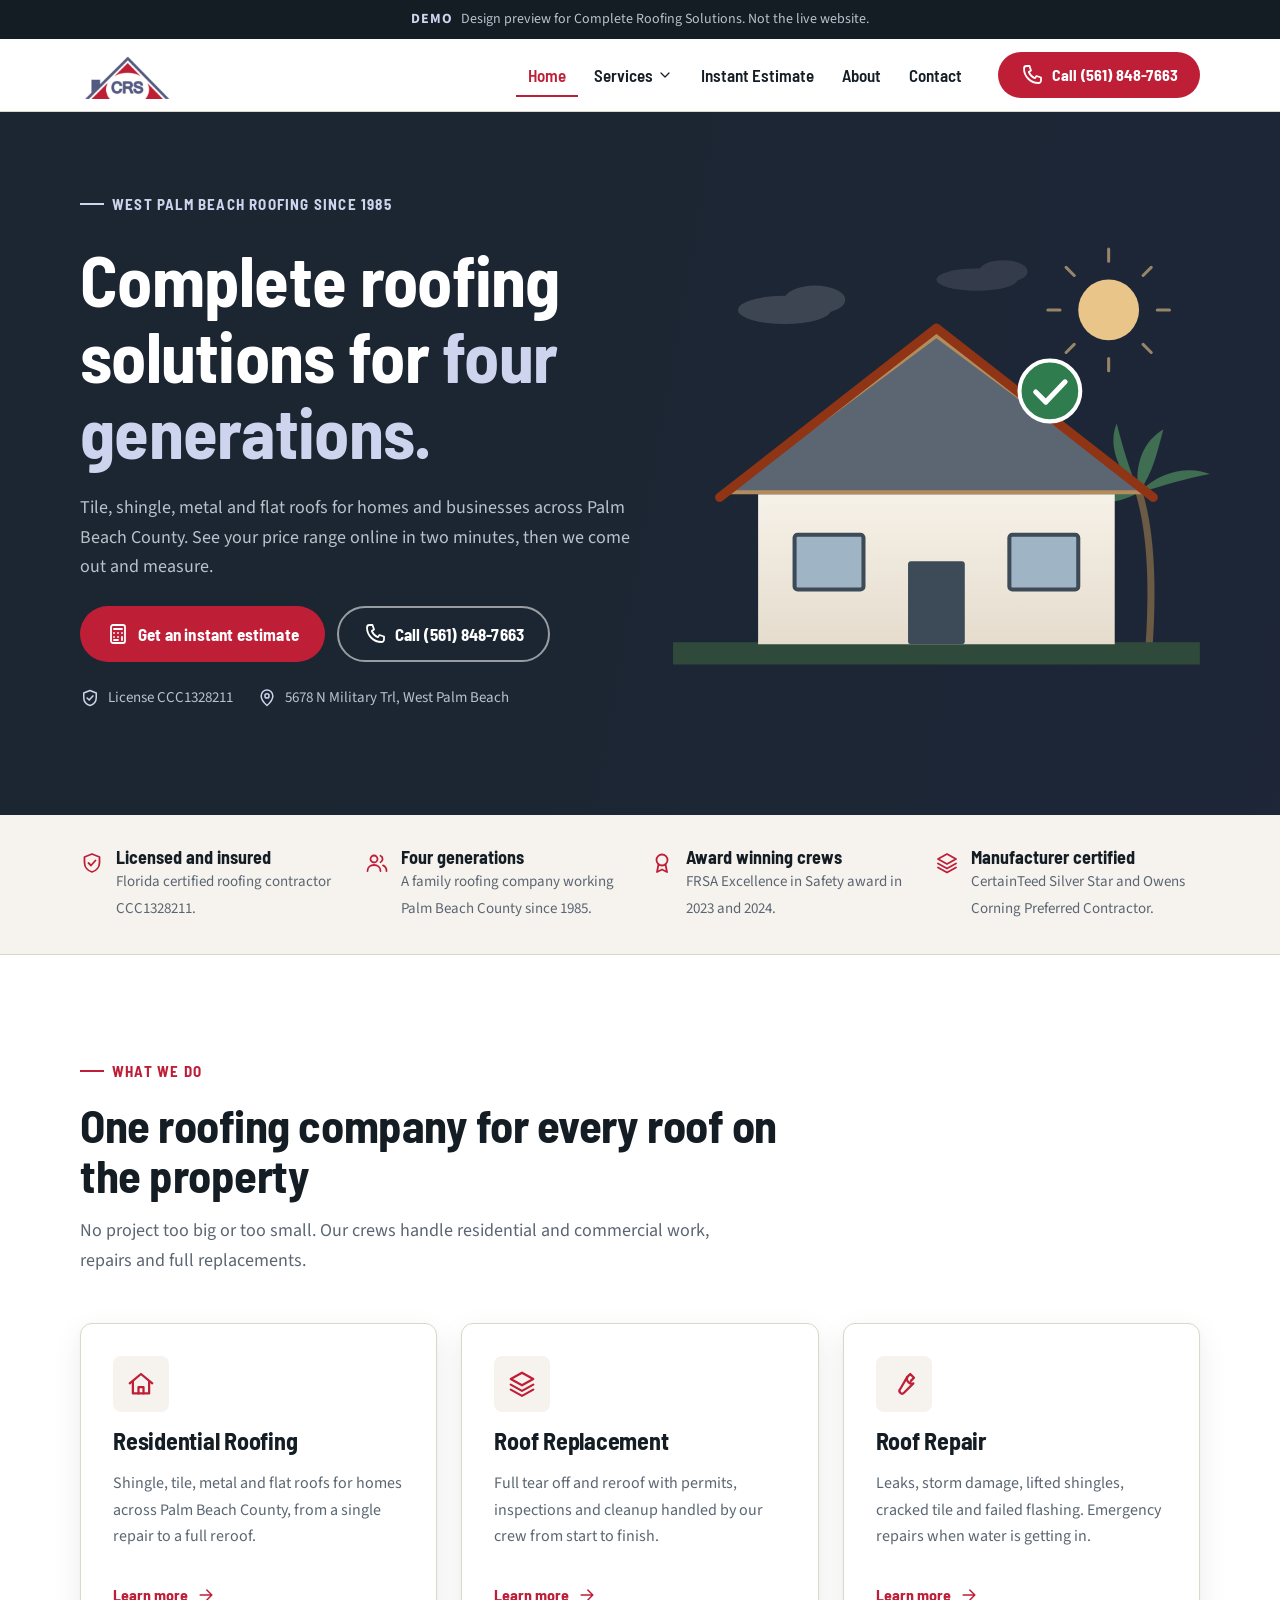
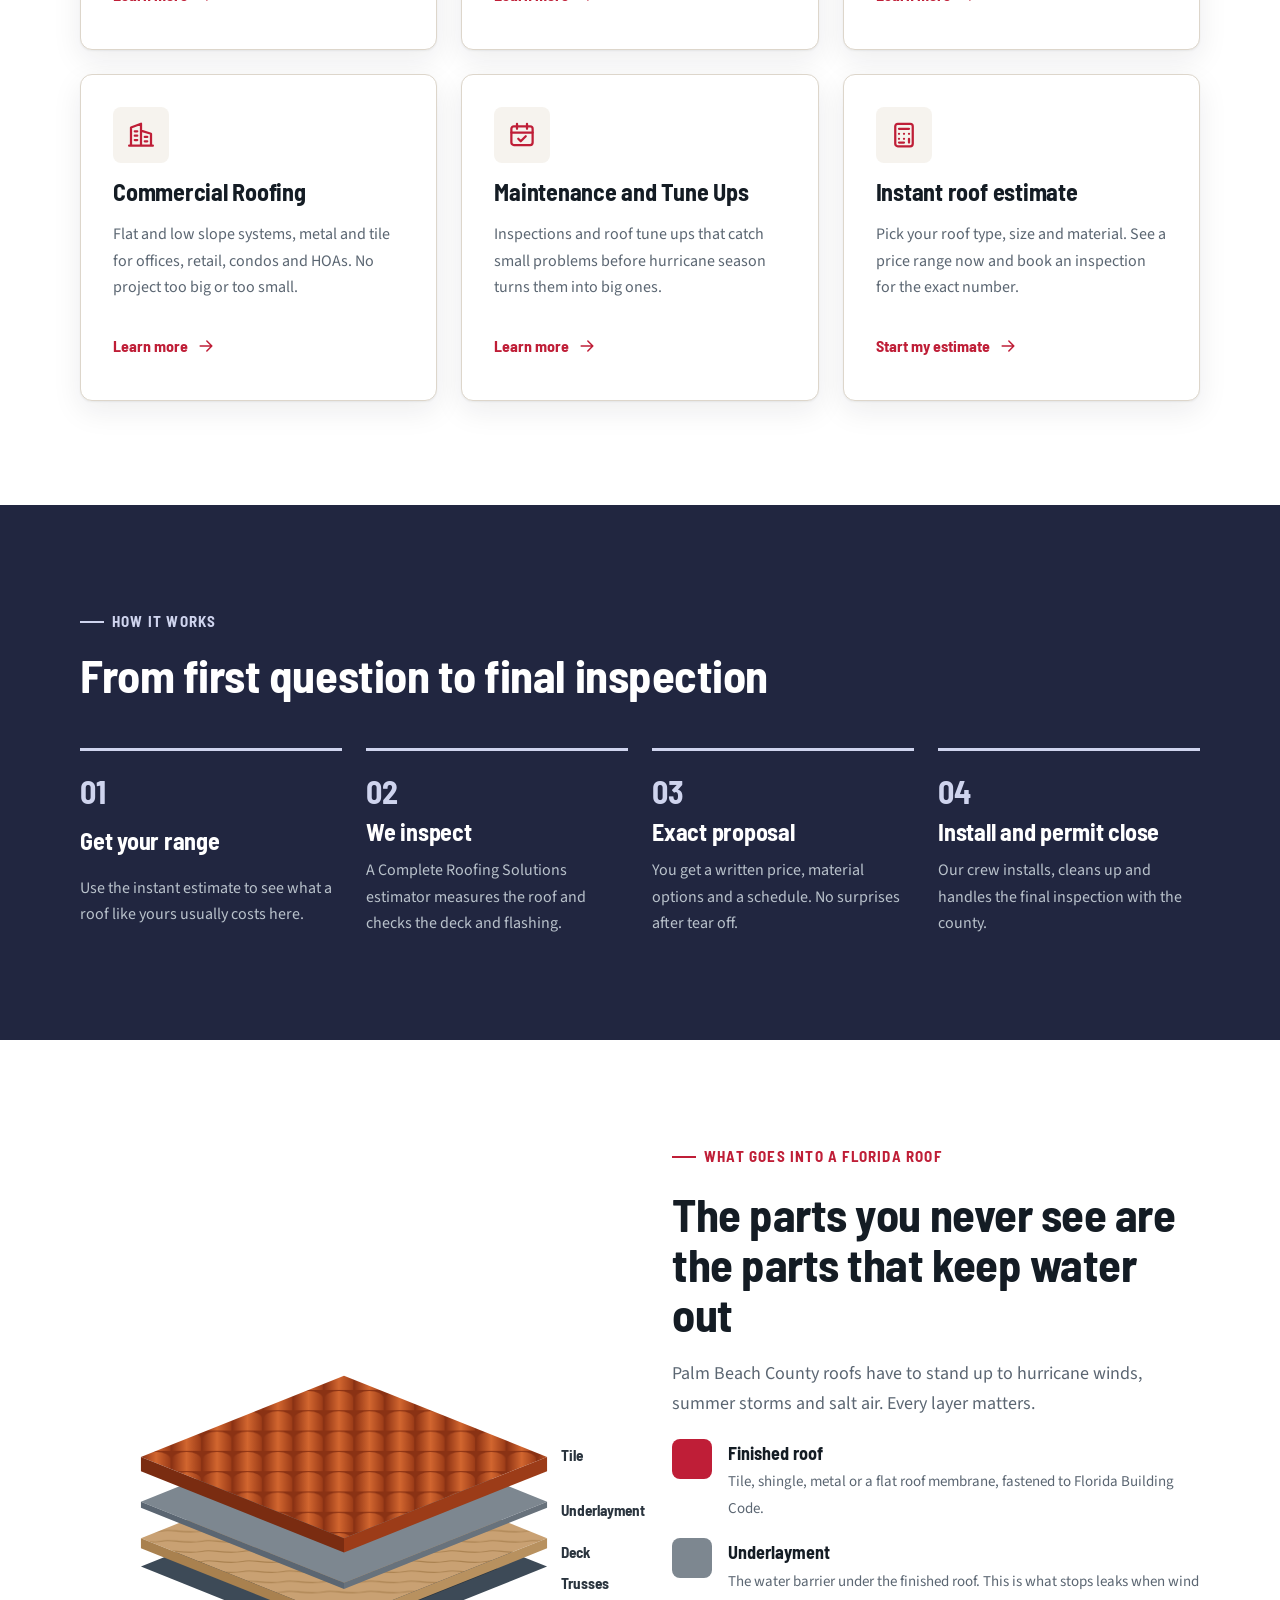
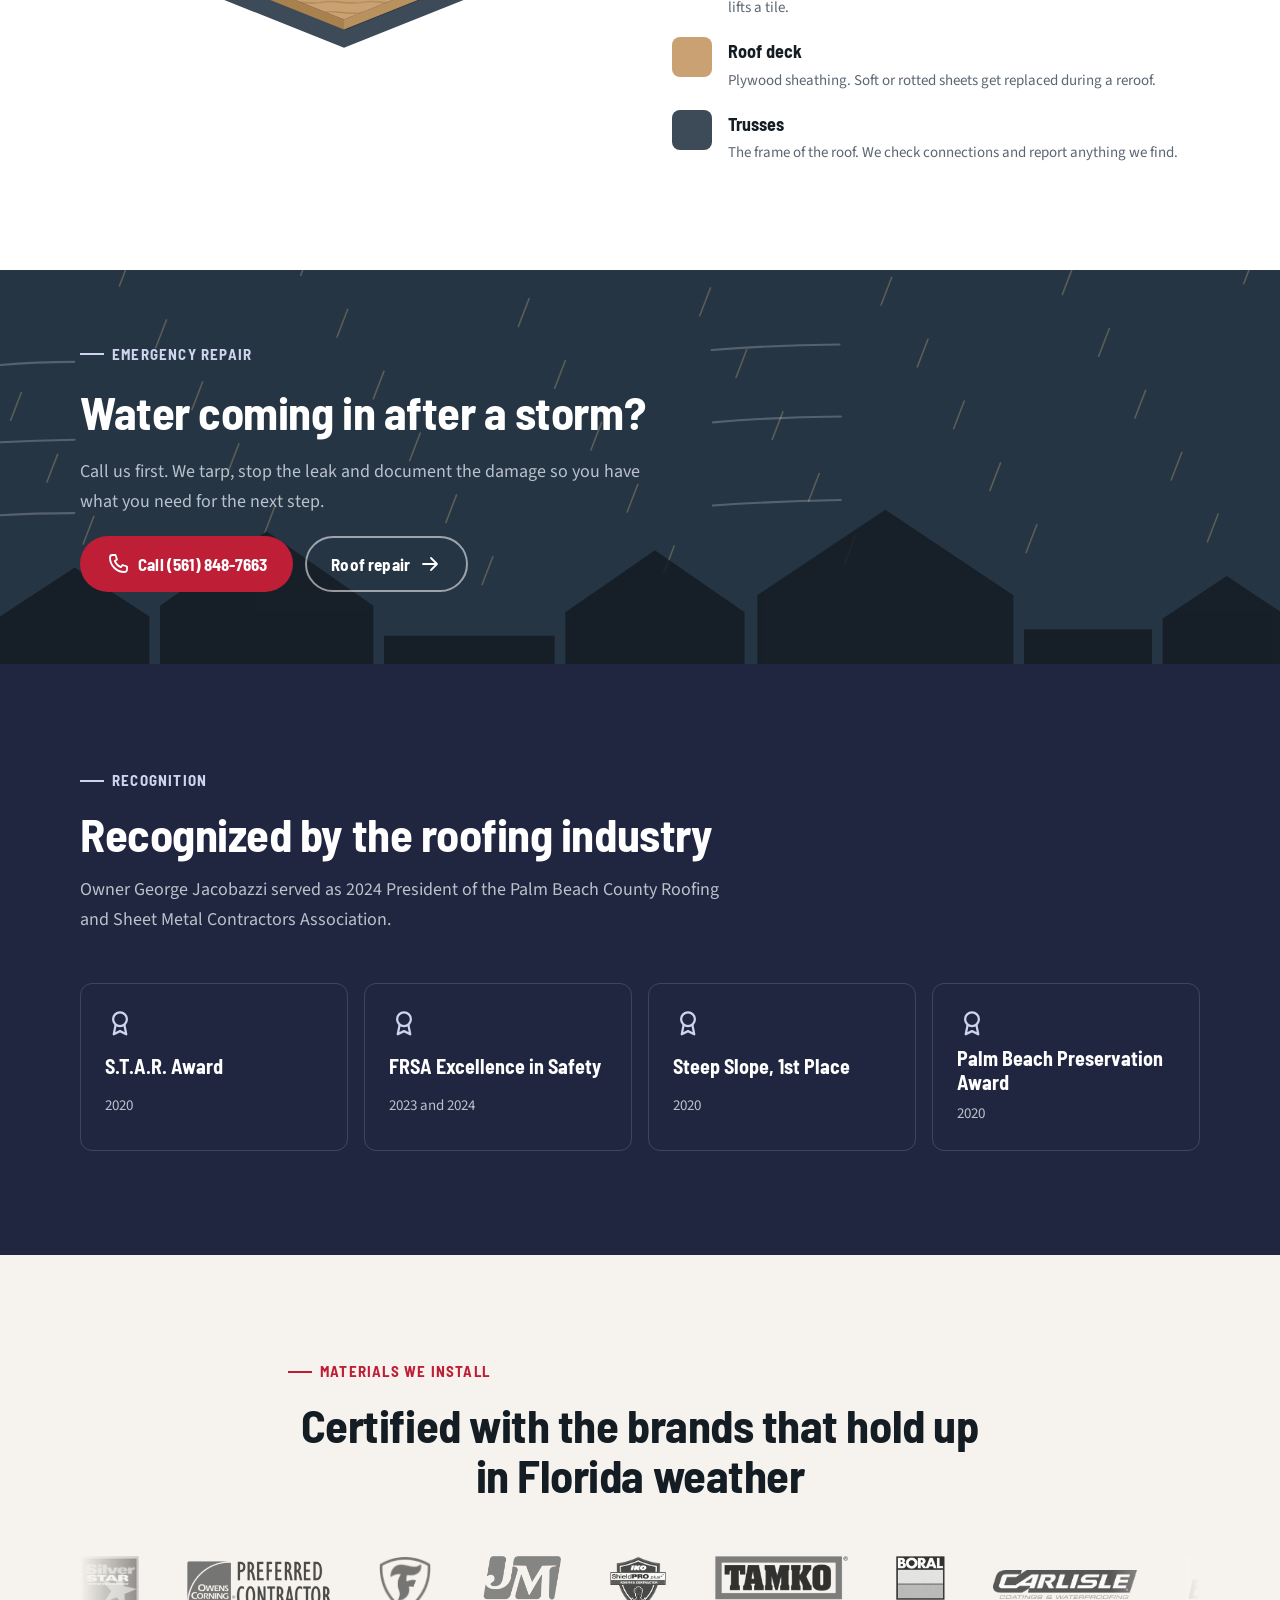
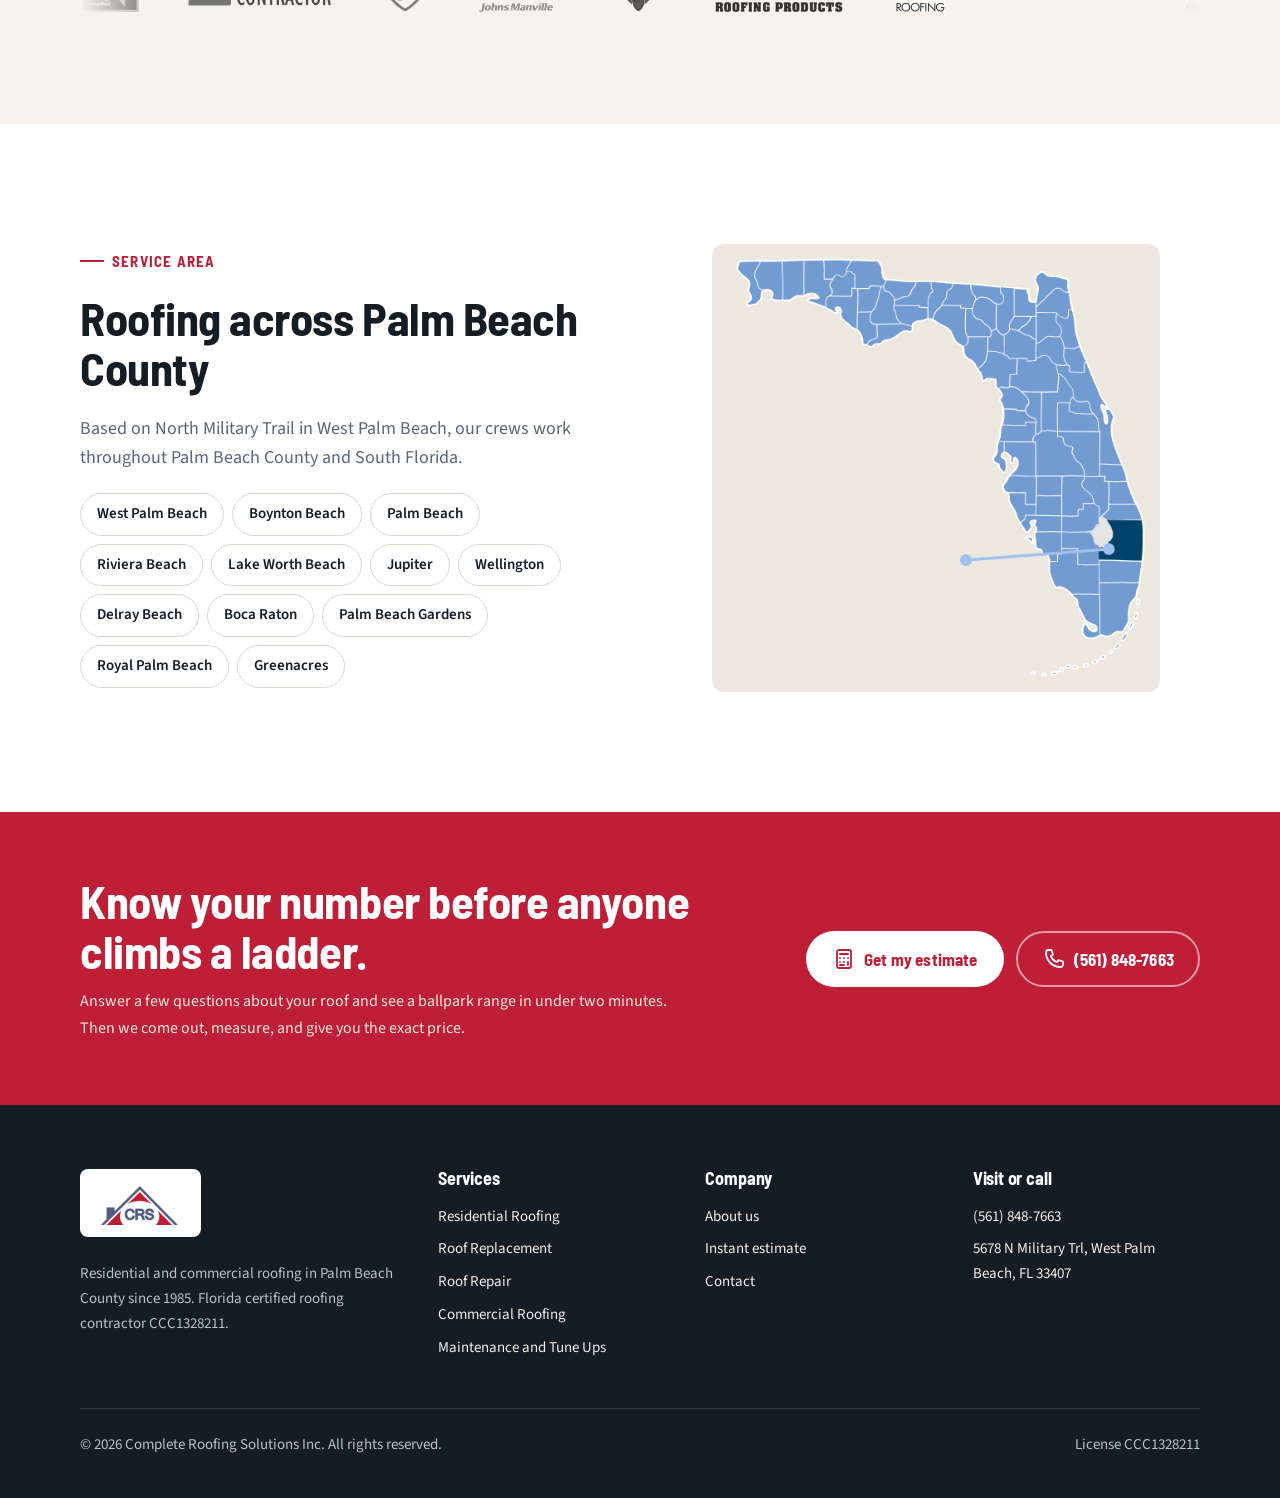
==== index.html @ c3e95e88 "Add Complete Roofing Solutions demo site with self-hosted assets Static demo site for Complete Roofi" ====
<!doctype html>
<html lang="en">
<head>
<meta charset="utf-8">
<meta name="viewport" content="width=device-width, initial-scale=1">
<title>Roofing Contractor in West Palm Beach, FL | Complete Roofing Solutions</title>
<meta name="description" content="Family roofing contractor serving West Palm Beach and Palm Beach County since 1985. Tile, shingle, metal and flat roofs. Get an instant estimate online.">
<meta name="robots" content="noindex,nofollow">
<meta name="theme-color" content="#1b2631">
<meta property="og:type" content="website">
<meta property="og:site_name" content="Complete Roofing Solutions">
<meta property="og:title" content="Roofing Contractor in West Palm Beach, FL | Complete Roofing Solutions">
<meta property="og:description" content="Family roofing contractor serving West Palm Beach and Palm Beach County since 1985. Tile, shingle, metal and flat roofs. Get an instant estimate online.">
<meta property="og:image" content="assets/img/logo.png">
<link rel="icon" href="assets/img/logo.png">
<link rel="preconnect" href="https://fonts.googleapis.com">
<link rel="preconnect" href="https://fonts.gstatic.com" crossorigin>
<link rel="stylesheet" href="https://fonts.googleapis.com/css2?family=Barlow+Semi+Condensed:wght@600;700&family=Source+Sans+3:wght@400;600;700&display=swap">
<link rel="stylesheet" href="assets/css/styles.css">
<script type="application/ld+json">{"@context":"https://schema.org","@type":"RoofingContractor","@id":"https://my-roofer.com/#business","name":"Complete Roofing Solutions Inc.","url":"https://my-roofer.com/","telephone":"+15618487663","logo":"assets/img/logo.png","foundingDate":"1985","slogan":"Providing Roofing Solutions for More Than 4 Generations","address":{"@type":"PostalAddress","streetAddress":"5678 N Military Trl","addressLocality":"West Palm Beach","addressRegion":"FL","postalCode":"33407","addressCountry":"US"},"areaServed":[{"@type":"AdministrativeArea","name":"Palm Beach County"},{"@type":"City","name":"West Palm Beach"},{"@type":"City","name":"Boynton Beach"}],"founder":{"@type":"Person","name":"George Jacobazzi"},"hasCredential":{"@type":"EducationalOccupationalCredential","credentialCategory":"Florida Certified Roofing Contractor","identifier":"CCC1328211"}}</script>
</head>
<body>
<a class="skip-link" href="#main">Skip to content</a>
<div class="demo-banner" role="note"><strong>DEMO</strong><span>Design preview for Complete Roofing Solutions. Not the live website.</span></div>
<header class="site-header"><div class="wrap">
  <a class="brand" href="index.html" aria-label="Complete Roofing Solutions home"><img src="assets/img/logo.png" width="180" height="48" alt="Complete Roofing Solutions logo"></a>
  <nav class="nav" aria-label="Main">
    <ul class="nav-links" id="main-menu"><li class="nav__item"><a href="index.html" aria-current="page">Home</a></li><li class="nav__item nav__item--drop"><button class="nav__toggle" type="button" aria-expanded="false" aria-controls="services-menu">Services <svg class="ico" viewBox="0 0 24 24" aria-hidden="true" focusable="false"><path d="M6 9l6 6 6-6"/></svg></button><ul class="dropdown" id="services-menu"><li><a href="services/residential.html">Residential Roofing</a></li><li><a href="services/roof-replacement.html">Roof Replacement</a></li><li><a href="services/roof-repair.html">Roof Repair</a></li><li><a href="services/commercial.html">Commercial Roofing</a></li><li><a href="services/maintenance.html">Maintenance and Tune Ups</a></li></ul></li><li class="nav__item"><a href="quote.html">Instant Estimate</a></li><li class="nav__item"><a href="about.html">About</a></li><li class="nav__item"><a href="contact.html">Contact</a></li></ul>
    <button class="menu-btn" type="button" aria-expanded="false" aria-controls="main-menu"><svg class="ico" viewBox="0 0 24 24" aria-hidden="true" focusable="false"><path d="M4 7h16M4 12h16M4 17h16"/></svg><span>Menu</span></button>
  </nav>
  <a class="btn btn--primary btn--sm header-cta" href="tel:+15618487663"><svg class="ico" viewBox="0 0 24 24" aria-hidden="true" focusable="false"><path d="M6.5 3h3l1.5 4.5-2.2 1.6a12 12 0 0 0 6.1 6.1l1.6-2.2L21 14.5v3a2.5 2.5 0 0 1-2.5 2.5C10.5 20 4 13.5 4 5.5A2.5 2.5 0 0 1 6.5 3z"/></svg><span><span class="btn__long">Call </span>(561) 848-7663</span></a>
</div></header>
<main id="main">
<section class="hero on-dark" aria-labelledby="hero-title">
  <video class="hero__video" data-src="assets/img/hero.mp4" muted loop playsinline preload="none" aria-hidden="true"></video>
  <div class="wrap">
  <div class="hero__copy">
    <span class="eyebrow">West Palm Beach roofing since 1985</span>
    <h1 id="hero-title">Complete roofing solutions for <em>four generations.</em></h1>
    <p class="lede">Tile, shingle, metal and flat roofs for homes and businesses across Palm Beach County. See your price range online in two minutes, then we come out and measure.</p>
    <div class="btn-row"><a class="btn btn--primary" href="quote.html"><svg class="ico" viewBox="0 0 24 24" aria-hidden="true" focusable="false"><rect x="5" y="3" width="14" height="18" rx="2"/><path d="M8 7h8M8 11h.01M12 11h.01M16 11h.01M8 15h.01M12 15h.01M16 15v3M8 18h4"/></svg>Get an instant estimate</a><a class="btn btn--ghost-inverse" href="tel:+15618487663"><svg class="ico" viewBox="0 0 24 24" aria-hidden="true" focusable="false"><path d="M6.5 3h3l1.5 4.5-2.2 1.6a12 12 0 0 0 6.1 6.1l1.6-2.2L21 14.5v3a2.5 2.5 0 0 1-2.5 2.5C10.5 20 4 13.5 4 5.5A2.5 2.5 0 0 1 6.5 3z"/></svg>Call (561) 848-7663</a></div>
    <ul class="hero__meta"><li><svg class="ico" viewBox="0 0 24 24" aria-hidden="true" focusable="false"><path d="M12 3l7.5 3v5.5c0 4.6-3.2 8.3-7.5 9.5-4.3-1.2-7.5-4.9-7.5-9.5V6z"/><path d="M8.5 12l2.5 2.5 4.5-5"/></svg>License CCC1328211</li><li><svg class="ico" viewBox="0 0 24 24" aria-hidden="true" focusable="false"><path d="M12 21s-7-6.2-7-11.5a7 7 0 0 1 14 0C19 14.8 12 21 12 21z"/><circle cx="12" cy="9.5" r="2.5"/></svg>5678 N Military Trl, West Palm Beach</li></ul>
  </div>
  <svg class="art build" viewBox="0 0 520 420" role="img" aria-label="Illustration of a tile roof being installed row by row on a Florida home">
<defs>
  <linearGradient id="tg" x1="0" y1="0" x2="1" y2="0"><stop offset="0" stop-color="#8f3415"/><stop offset=".45" stop-color="#d2662f"/><stop offset="1" stop-color="#9c3c18"/></linearGradient>
  <pattern id="barrel" width="26" height="32" patternUnits="userSpaceOnUse"><rect width="26" height="32" fill="#7a2c11"/><path d="M1 32V8a12 8 0 0 1 24 0v24z" fill="url(#tg)"/><path d="M1 10h24" stroke="#5e220d" stroke-width="1.5" opacity=".5"/></pattern>
  <clipPath id="roofclip"><path d="M50 252L260 92L470 252z"/></clipPath>
  <linearGradient id="wallg" x1="0" y1="0" x2="0" y2="1"><stop offset="0" stop-color="#f6f1e8"/><stop offset="1" stop-color="#e5dccd"/></linearGradient>
</defs>
<g class="sun"><circle cx="430" cy="70" r="30" fill="#e9c58a"/><g class="sun-rays" stroke="#e9c58a" stroke-width="3" stroke-linecap="round" opacity=".6"><path d="M430 22v-12M430 130v-12M382 70h-12M490 70h-12M396 36l-8-8M472 112l-8-8M464 36l8-8M388 112l8-8"/></g></g>
<g class="cloud" fill="#ffffff" opacity=".14"><ellipse cx="110" cy="70" rx="46" ry="14"/><ellipse cx="140" cy="60" rx="30" ry="14"/></g>
<g class="cloud cloud--b" fill="#ffffff" opacity=".1"><ellipse cx="300" cy="40" rx="40" ry="11"/><ellipse cx="326" cy="32" rx="24" ry="11"/></g>
<g class="palm"><path d="M470 400c4-60 2-110-10-150" stroke="#6b5a44" stroke-width="7" fill="none" stroke-linecap="round"/><g fill="#3f6e52"><path d="M460 250c-30-10-58-4-74 14 26-4 50 0 74-14z"/><path d="M460 250c22-22 50-26 70-18-24 4-46 12-70 18z"/><path d="M460 250c-6-28 6-52 24-62-6 22-10 42-24 62z"/><path d="M460 250c-24-24-30-50-22-68 6 24 12 44 22 68z"/></g></g>
<rect x="0" y="398" width="520" height="22" fill="#2f4a3a"/>
<path d="M84 252h352v148H84z" fill="url(#wallg)"/>
<rect x="232" y="318" width="56" height="82" rx="3" fill="#3d4a57"/>
<g fill="#9fb4c4" stroke="#3d4a57" stroke-width="4"><rect x="120" y="292" width="68" height="54" rx="3"/><rect x="332" y="292" width="68" height="54" rx="3"/></g>
<path class="deck" d="M50 252L260 92L470 252z" fill="#b48b5c"/>
<path class="under" d="M58 248L260 98L462 248z" fill="#5b6672"/>
<g clip-path="url(#roofclip)">
  <rect class="row r1" x="40" y="220" width="440" height="34" fill="url(#barrel)"/>
  <rect class="row r2" x="40" y="188" width="440" height="34" fill="url(#barrel)"/>
  <rect class="row r3" x="40" y="156" width="440" height="34" fill="url(#barrel)"/>
  <rect class="row r4" x="40" y="124" width="440" height="34" fill="url(#barrel)"/>
  <rect class="row r5" x="40" y="88" width="440" height="38" fill="url(#barrel)"/>
</g>
<path class="ridge" d="M46 255L260 88L474 255" fill="none" stroke="#8f3415" stroke-width="9" stroke-linejoin="round" stroke-linecap="round"/>
<g class="seal"><circle cx="372" cy="150" r="30" fill="#2f7d4f" stroke="#ffffff" stroke-width="4"/><path d="M358 151l10 10 19-20" stroke="#fff" stroke-width="5" fill="none" stroke-linecap="round" stroke-linejoin="round"/></g>
</svg>
</div></section>
<section class="trust" aria-label="Why property owners call us"><div class="wrap"><ul class="trust__list"><li class="trust__item"><svg class="ico" viewBox="0 0 24 24" aria-hidden="true" focusable="false"><path d="M12 3l7.5 3v5.5c0 4.6-3.2 8.3-7.5 9.5-4.3-1.2-7.5-4.9-7.5-9.5V6z"/><path d="M8.5 12l2.5 2.5 4.5-5"/></svg><div><strong>Licensed and insured</strong><span>Florida certified roofing contractor CCC1328211.</span></div></li><li class="trust__item"><svg class="ico" viewBox="0 0 24 24" aria-hidden="true" focusable="false"><circle cx="9" cy="8" r="3.5"/><path d="M2.5 20c0-3.6 2.9-6 6.5-6s6.5 2.4 6.5 6"/><path d="M15.5 4.8a3.5 3.5 0 0 1 0 6.4M18 14.4c2.1.8 3.5 2.8 3.5 5.6"/></svg><div><strong>Four generations</strong><span>A family roofing company working Palm Beach County since 1985.</span></div></li><li class="trust__item"><svg class="ico" viewBox="0 0 24 24" aria-hidden="true" focusable="false"><circle cx="12" cy="9" r="5.5"/><path d="M8.5 13.5L7 21l5-2.5 5 2.5-1.5-7.5"/></svg><div><strong>Award winning crews</strong><span>FRSA Excellence in Safety award in 2023 and 2024.</span></div></li><li class="trust__item"><svg class="ico" viewBox="0 0 24 24" aria-hidden="true" focusable="false"><path d="M12 3l9 5-9 5-9-5z"/><path d="M3 12.5l9 5 9-5M3 16.5l9 5 9-5"/></svg><div><strong>Manufacturer certified</strong><span>CertainTeed Silver Star and Owens Corning Preferred Contractor.</span></div></li></ul></div></section>
<section class="section" aria-labelledby="svc-title"><div class="wrap">
  <div class="section-head"><span class="eyebrow">What we do</span><h2 id="svc-title">One roofing company for every roof on the property</h2><p class="lede">No project too big or too small. Our crews handle residential and commercial work, repairs and full replacements.</p></div>
  <div class="grid grid--3"><article class="card reveal"><div class="card__icon"><svg class="ico" viewBox="0 0 24 24" aria-hidden="true" focusable="false"><path d="M3 11.5L12 4l9 7.5"/><path d="M5.5 10v9.5h13V10"/><path d="M10 19.5v-5h4v5"/></svg></div><h3>Residential Roofing</h3><p>Shingle, tile, metal and flat roofs for homes across Palm Beach County, from a single repair to a full reroof.</p><div class="card__foot"><a class="link-arrow" href="services/residential.html">Learn more<svg class="ico" viewBox="0 0 24 24" aria-hidden="true" focusable="false"><path d="M5 12h14M13 6l6 6-6 6"/></svg></a></div></article><article class="card reveal"><div class="card__icon"><svg class="ico" viewBox="0 0 24 24" aria-hidden="true" focusable="false"><path d="M12 3l9 5-9 5-9-5z"/><path d="M3 12.5l9 5 9-5M3 16.5l9 5 9-5"/></svg></div><h3>Roof Replacement</h3><p>Full tear off and reroof with permits, inspections and cleanup handled by our crew from start to finish.</p><div class="card__foot"><a class="link-arrow" href="services/roof-replacement.html">Learn more<svg class="ico" viewBox="0 0 24 24" aria-hidden="true" focusable="false"><path d="M5 12h14M13 6l6 6-6 6"/></svg></a></div></article><article class="card reveal"><div class="card__icon"><svg class="ico" viewBox="0 0 24 24" aria-hidden="true" focusable="false"><path d="M14.5 6.5a4 4 0 0 0 5 5L12 19a2.1 2.1 0 0 1-3-3z"/><path d="M14.5 6.5L17 4l3 3-2.5 2.5"/></svg></div><h3>Roof Repair</h3><p>Leaks, storm damage, lifted shingles, cracked tile and failed flashing. Emergency repairs when water is getting in.</p><div class="card__foot"><a class="link-arrow" href="services/roof-repair.html">Learn more<svg class="ico" viewBox="0 0 24 24" aria-hidden="true" focusable="false"><path d="M5 12h14M13 6l6 6-6 6"/></svg></a></div></article><article class="card reveal"><div class="card__icon"><svg class="ico" viewBox="0 0 24 24" aria-hidden="true" focusable="false"><path d="M4 20.5V6l8-3v17.5M12 8.5l8 2.5v9.5M2.5 20.5h19"/><path d="M7 9h2M7 12.5h2M7 16h2M15 13.5h2M15 17h2"/></svg></div><h3>Commercial Roofing</h3><p>Flat and low slope systems, metal and tile for offices, retail, condos and HOAs. No project too big or too small.</p><div class="card__foot"><a class="link-arrow" href="services/commercial.html">Learn more<svg class="ico" viewBox="0 0 24 24" aria-hidden="true" focusable="false"><path d="M5 12h14M13 6l6 6-6 6"/></svg></a></div></article><article class="card reveal"><div class="card__icon"><svg class="ico" viewBox="0 0 24 24" aria-hidden="true" focusable="false"><rect x="3.5" y="5" width="17" height="15" rx="2"/><path d="M3.5 10h17M8 3v4M16 3v4M9 15l2 2 4-4"/></svg></div><h3>Maintenance and Tune Ups</h3><p>Inspections and roof tune ups that catch small problems before hurricane season turns them into big ones.</p><div class="card__foot"><a class="link-arrow" href="services/maintenance.html">Learn more<svg class="ico" viewBox="0 0 24 24" aria-hidden="true" focusable="false"><path d="M5 12h14M13 6l6 6-6 6"/></svg></a></div></article><article class="card reveal"><div class="card__icon"><svg class="ico" viewBox="0 0 24 24" aria-hidden="true" focusable="false"><rect x="5" y="3" width="14" height="18" rx="2"/><path d="M8 7h8M8 11h.01M12 11h.01M16 11h.01M8 15h.01M12 15h.01M16 15v3M8 18h4"/></svg></div><h3>Instant roof estimate</h3><p>Pick your roof type, size and material. See a price range now and book an inspection for the exact number.</p><div class="card__foot"><a class="link-arrow" href="quote.html">Start my estimate<svg class="ico" viewBox="0 0 24 24" aria-hidden="true" focusable="false"><path d="M5 12h14M13 6l6 6-6 6"/></svg></a></div></article></div>
</div></section>
<section class="section section--dark" aria-labelledby="how-title"><div class="wrap">
  <div class="section-head"><span class="eyebrow">How it works</span><h2 id="how-title">From first question to final inspection</h2></div>
  <ol class="steps">
    <li class="step reveal"><h3>Get your range</h3><p>Use the instant estimate to see what a roof like yours usually costs here.</p></li>
    <li class="step reveal"><h3>We inspect</h3><p>A Complete Roofing Solutions estimator measures the roof and checks the deck and flashing.</p></li>
    <li class="step reveal"><h3>Exact proposal</h3><p>You get a written price, material options and a schedule. No surprises after tear off.</p></li>
    <li class="step reveal"><h3>Install and permit close</h3><p>Our crew installs, cleans up and handles the final inspection with the county.</p></li>
  </ol>
</div></section>
<section class="section" aria-labelledby="layers-title"><div class="wrap layers-wrap">
  <svg class="art layers-svg" viewBox="0 0 520 380" role="img" aria-label="Exploded cross section of a roof showing tile, underlayment, deck and trusses">
<defs>
  <linearGradient id="lt" x1="0" y1="0" x2="1" y2="0"><stop offset="0" stop-color="#8f3415"/><stop offset=".5" stop-color="#d2662f"/><stop offset="1" stop-color="#9c3c18"/></linearGradient>
  <pattern id="ltile" width="30" height="20" patternUnits="userSpaceOnUse"><rect width="30" height="20" fill="#8a3214"/><path d="M1 20V8a14 7 0 0 1 28 0v12z" fill="url(#lt)"/></pattern>
  <pattern id="wood" width="40" height="10" patternUnits="userSpaceOnUse"><rect width="40" height="10" fill="#c9a173"/><path d="M0 5c10-3 20 3 40 0" stroke="#a9814f" stroke-width="1" fill="none"/></pattern>
</defs>
<g class="ly ly4"><path d="M60 300l200-80 200 80-200 80z" fill="#3d4a57"/><g stroke="#2a343e" stroke-width="5"><path d="M110 300l150-60M160 320l150-60M210 340l150-60M260 360l150-60"/></g></g>
<g class="ly ly3"><path d="M60 282l200-80 200 80-200 80z" fill="url(#wood)"/><path d="M60 282l200 80v10L60 292z" fill="#a9814f"/><path d="M460 282l-200 80v10l200-80z" fill="#b8915f"/></g>
<g class="ly ly2"><path d="M60 266l200-80 200 80-200 80z" fill="#7d8790"/><path d="M60 266l200 80v6L60 272z" fill="#5b6672"/><path d="M460 266l-200 80v6l200-80z" fill="#68727c"/></g>
<g class="ly ly1"><path d="M60 246l200-80 200 80-200 80z" fill="url(#ltile)"/><path d="M60 246l200 80v14L60 260z" fill="#7a2c11"/><path d="M460 246l-200 80v14l200-80z" fill="#9c3c18"/></g>
<g class="tag" font-family="Barlow Semi Condensed, sans-serif" font-weight="700" font-size="15" fill="#2a343e">
  <text x="474" y="196">Tile</text><text x="474" y="250">Underlayment</text><text x="474" y="292">Deck</text><text x="474" y="322">Trusses</text>
</g>
</svg>
  <div class="split__copy">
    <span class="eyebrow">What goes into a Florida roof</span>
    <h2 id="layers-title">The parts you never see are the parts that keep water out</h2>
    <p class="lede">Palm Beach County roofs have to stand up to hurricane winds, summer storms and salt air. Every layer matters.</p>
    <ul class="layer-list">
      <li><span class="swatch sw-1"></span><div><strong>Finished roof</strong><span>Tile, shingle, metal or a flat roof membrane, fastened to Florida Building Code.</span></div></li>
      <li><span class="swatch sw-2"></span><div><strong>Underlayment</strong><span>The water barrier under the finished roof. This is what stops leaks when wind lifts a tile.</span></div></li>
      <li><span class="swatch sw-4"></span><div><strong>Roof deck</strong><span>Plywood sheathing. Soft or rotted sheets get replaced during a reroof.</span></div></li>
      <li><span class="swatch sw-3"></span><div><strong>Trusses</strong><span>The frame of the roof. We check connections and report anything we find.</span></div></li>
    </ul>
  </div>
</div></section>
<section class="storm on-dark" aria-labelledby="storm-title"><svg class="storm__art" viewBox="0 0 1200 420" preserveAspectRatio="xMidYMid slice" aria-hidden="true" focusable="false">
<g class="rain"><line x1="20" y1="140" x2="10" y2="166"/><line x1="54" y1="198" x2="44" y2="224"/><line x1="88" y1="256" x2="78" y2="282"/><line x1="122" y1="14" x2="112" y2="40"/><line x1="156" y1="72" x2="146" y2="98"/><line x1="190" y1="130" x2="180" y2="156"/><line x1="224" y1="188" x2="214" y2="214"/><line x1="258" y1="246" x2="248" y2="272"/><line x1="292" y1="4" x2="282" y2="30"/><line x1="326" y1="62" x2="316" y2="88"/><line x1="360" y1="120" x2="350" y2="146"/><line x1="394" y1="178" x2="384" y2="204"/><line x1="428" y1="236" x2="418" y2="262"/><line x1="462" y1="294" x2="452" y2="320"/><line x1="496" y1="52" x2="486" y2="78"/><line x1="530" y1="110" x2="520" y2="136"/><line x1="564" y1="168" x2="554" y2="194"/><line x1="598" y1="226" x2="588" y2="252"/><line x1="632" y1="284" x2="622" y2="310"/><line x1="666" y1="42" x2="656" y2="68"/><line x1="700" y1="100" x2="690" y2="126"/><line x1="734" y1="158" x2="724" y2="184"/><line x1="768" y1="216" x2="758" y2="242"/><line x1="802" y1="274" x2="792" y2="300"/><line x1="836" y1="32" x2="826" y2="58"/><line x1="870" y1="90" x2="860" y2="116"/><line x1="904" y1="148" x2="894" y2="174"/><line x1="938" y1="206" x2="928" y2="232"/><line x1="972" y1="264" x2="962" y2="290"/><line x1="1006" y1="22" x2="996" y2="48"/><line x1="1040" y1="80" x2="1030" y2="106"/><line x1="1074" y1="138" x2="1064" y2="164"/><line x1="1108" y1="196" x2="1098" y2="222"/><line x1="1142" y1="254" x2="1132" y2="280"/><line x1="1176" y1="12" x2="1166" y2="38"/></g>
<g class="wind"><path d="M-50 120c200-30 380 30 560 0s360-40 700 10"/><path d="M-50 190c240-20 420 20 620-10s340-20 680 20"/><path d="M-50 260c180-24 400 24 580 0s380-30 720 6"/></g>
<path class="bolt" d="M880 30l-40 90h30l-34 86 78-110h-34l32-66z" fill="#e9c58a"/>
<g fill="#141c24" opacity=".85"><path d="M0 420V350l70-46 70 46v70z"/><path d="M150 420V340l100-70 100 70v80z"/><path d="M360 420V368h160v52z"/><path d="M530 420V346l84-58 84 58v74z"/><path d="M710 420V330l120-80 120 80v90z"/><path d="M960 420V362h120v58z"/><path d="M1090 420V352l60-40 60 40v68z"/></g>
</svg><div class="wrap"><div class="storm__copy">
  <span class="eyebrow">Emergency repair</span>
  <h2 id="storm-title">Water coming in after a storm?</h2>
  <p class="lede">Call us first. We tarp, stop the leak and document the damage so you have what you need for the next step.</p>
  <div class="btn-row"><a class="btn btn--primary" href="tel:+15618487663"><svg class="ico" viewBox="0 0 24 24" aria-hidden="true" focusable="false"><path d="M6.5 3h3l1.5 4.5-2.2 1.6a12 12 0 0 0 6.1 6.1l1.6-2.2L21 14.5v3a2.5 2.5 0 0 1-2.5 2.5C10.5 20 4 13.5 4 5.5A2.5 2.5 0 0 1 6.5 3z"/></svg>Call (561) 848-7663</a><a class="btn btn--ghost-inverse" href="services/roof-repair.html">Roof repair<svg class="ico" viewBox="0 0 24 24" aria-hidden="true" focusable="false"><path d="M5 12h14M13 6l6 6-6 6"/></svg></a></div>
</div></div></section>
<section class="section section--dark" aria-labelledby="awards-title"><div class="wrap">
  <div class="section-head"><span class="eyebrow">Recognition</span><h2 id="awards-title">Recognized by the roofing industry</h2><p class="lede">Owner George Jacobazzi served as 2024 President of the Palm Beach County Roofing and Sheet Metal Contractors Association.</p></div>
  <ul class="awards"><li class="award reveal"><svg class="ico" viewBox="0 0 24 24" aria-hidden="true" focusable="false"><circle cx="12" cy="9" r="5.5"/><path d="M8.5 13.5L7 21l5-2.5 5 2.5-1.5-7.5"/></svg><strong>S.T.A.R. Award</strong><span>2020</span></li><li class="award reveal"><svg class="ico" viewBox="0 0 24 24" aria-hidden="true" focusable="false"><circle cx="12" cy="9" r="5.5"/><path d="M8.5 13.5L7 21l5-2.5 5 2.5-1.5-7.5"/></svg><strong>FRSA Excellence in Safety</strong><span>2023 and 2024</span></li><li class="award reveal"><svg class="ico" viewBox="0 0 24 24" aria-hidden="true" focusable="false"><circle cx="12" cy="9" r="5.5"/><path d="M8.5 13.5L7 21l5-2.5 5 2.5-1.5-7.5"/></svg><strong>Steep Slope, 1st Place</strong><span>2020</span></li><li class="award reveal"><svg class="ico" viewBox="0 0 24 24" aria-hidden="true" focusable="false"><circle cx="12" cy="9" r="5.5"/><path d="M8.5 13.5L7 21l5-2.5 5 2.5-1.5-7.5"/></svg><strong>Palm Beach Preservation Award</strong><span>2020</span></li></ul>
</div></section>
<section class="section section--tint" aria-labelledby="brands-title"><div class="wrap">
  <div class="section-head section-head--center"><span class="eyebrow">Materials we install</span><h2 id="brands-title">Certified with the brands that hold up in Florida weather</h2></div>
  <div class="brands"><div class="brands__track"><img src="assets/img/certainteed.png" alt="CertainTeed Silver Star" loading="lazy" width="140" height="56"><img src="assets/img/owens-corning.png" alt="Owens Corning Preferred Contractor" loading="lazy" width="140" height="56"><img src="assets/img/firestone.png" alt="Firestone" loading="lazy" width="140" height="56"><img src="assets/img/johns-manville.png" alt="Johns Manville" loading="lazy" width="140" height="56"><img src="assets/img/iko.png" alt="IKO Shield Pro Plus" loading="lazy" width="140" height="56"><img src="assets/img/tamko.png" alt="Tamko" loading="lazy" width="140" height="56"><img src="assets/img/boral.png" alt="Boral Roofing" loading="lazy" width="140" height="56"><img src="assets/img/carlisle.png" alt="Carlisle Coatings and Waterproofing" loading="lazy" width="140" height="56"><img src="assets/img/eagle.png" alt="Eagle Roofing Products" loading="lazy" width="140" height="56"><img src="assets/img/crown.png" alt="Crown Roof Tiles" loading="lazy" width="140" height="56"><img src="assets/img/progressive.png" alt="Progressive Materials" loading="lazy" width="140" height="56"><img src="assets/img/soprema.png" alt="Soprema" loading="lazy" width="140" height="56"><img src="assets/img/tropical.png" alt="Tropical Roofing Products" loading="lazy" width="140" height="56"><img src="assets/img/certainteed.png" alt="" aria-hidden="true" loading="lazy" width="140" height="56"><img src="assets/img/owens-corning.png" alt="" aria-hidden="true" loading="lazy" width="140" height="56"><img src="assets/img/firestone.png" alt="" aria-hidden="true" loading="lazy" width="140" height="56"><img src="assets/img/johns-manville.png" alt="" aria-hidden="true" loading="lazy" width="140" height="56"><img src="assets/img/iko.png" alt="" aria-hidden="true" loading="lazy" width="140" height="56"><img src="assets/img/tamko.png" alt="" aria-hidden="true" loading="lazy" width="140" height="56"><img src="assets/img/boral.png" alt="" aria-hidden="true" loading="lazy" width="140" height="56"><img src="assets/img/carlisle.png" alt="" aria-hidden="true" loading="lazy" width="140" height="56"><img src="assets/img/eagle.png" alt="" aria-hidden="true" loading="lazy" width="140" height="56"><img src="assets/img/crown.png" alt="" aria-hidden="true" loading="lazy" width="140" height="56"><img src="assets/img/progressive.png" alt="" aria-hidden="true" loading="lazy" width="140" height="56"><img src="assets/img/soprema.png" alt="" aria-hidden="true" loading="lazy" width="140" height="56"><img src="assets/img/tropical.png" alt="" aria-hidden="true" loading="lazy" width="140" height="56"></div></div>
</div></section>
<section class="section" aria-labelledby="area-title"><div class="wrap split">
  <div class="split__copy">
    <span class="eyebrow">Service area</span>
    <h2 id="area-title">Roofing across Palm Beach County</h2>
    <p class="lede">Based on North Military Trail in West Palm Beach, our crews work throughout Palm Beach County and South Florida.</p>
    <ul class="area-list"><li>West Palm Beach</li><li>Boynton Beach</li><li>Palm Beach</li><li>Riviera Beach</li><li>Lake Worth Beach</li><li>Jupiter</li><li>Wellington</li><li>Delray Beach</li><li>Boca Raton</li><li>Palm Beach Gardens</li><li>Royal Palm Beach</li><li>Greenacres</li></ul>
  </div>
  <figure class="figure reveal"><img src="assets/img/service-area-map.png" alt="Map of South Florida showing the Complete Roofing Solutions service area" loading="lazy" width="640" height="480"></figure>
</div></section>
<section class="cta-band"><div class="wrap">
  <div><h2>Know your number before anyone climbs a ladder.</h2><p>Answer a few questions about your roof and see a ballpark range in under two minutes. Then we come out, measure, and give you the exact price.</p></div>
  <div class="btn-row"><a class="btn btn--light" href="quote.html"><svg class="ico" viewBox="0 0 24 24" aria-hidden="true" focusable="false"><rect x="5" y="3" width="14" height="18" rx="2"/><path d="M8 7h8M8 11h.01M12 11h.01M16 11h.01M8 15h.01M12 15h.01M16 15v3M8 18h4"/></svg>Get my estimate</a><a class="btn btn--ghost-inverse" href="tel:+15618487663"><svg class="ico" viewBox="0 0 24 24" aria-hidden="true" focusable="false"><path d="M6.5 3h3l1.5 4.5-2.2 1.6a12 12 0 0 0 6.1 6.1l1.6-2.2L21 14.5v3a2.5 2.5 0 0 1-2.5 2.5C10.5 20 4 13.5 4 5.5A2.5 2.5 0 0 1 6.5 3z"/></svg>(561) 848-7663</a></div>
</div></section>
</main>
<footer class="site-footer"><div class="wrap">
  <div class="footer-grid">
    <div>
      <a class="footer-logo" href="index.html"><img src="assets/img/logo.png" width="160" height="44" alt="Complete Roofing Solutions logo"></a>
      <p>Residential and commercial roofing in Palm Beach County since 1985. Florida certified roofing contractor CCC1328211.</p>
    </div>
    <div><h2>Services</h2><ul><li><a href="services/residential.html">Residential Roofing</a></li><li><a href="services/roof-replacement.html">Roof Replacement</a></li><li><a href="services/roof-repair.html">Roof Repair</a></li><li><a href="services/commercial.html">Commercial Roofing</a></li><li><a href="services/maintenance.html">Maintenance and Tune Ups</a></li></ul></div>
    <div><h2>Company</h2><ul><li><a href="about.html">About us</a></li><li><a href="quote.html">Instant estimate</a></li><li><a href="contact.html">Contact</a></li></ul></div>
    <div><h2>Visit or call</h2><ul><li><a href="tel:+15618487663">(561) 848-7663</a></li><li><a href="https://maps.google.com/?q=5678+N+Military+Trl+West+Palm+Beach+FL+33407">5678 N Military Trl, West Palm Beach, FL 33407</a></li></ul></div>
  </div>
  <div class="footer-base"><span>&copy; <span data-year>2026</span> Complete Roofing Solutions Inc. All rights reserved.</span><span>License CCC1328211</span></div>
</div></footer>
<div class="action-bar"><a class="btn btn--ghost-inverse" href="tel:+15618487663"><svg class="ico" viewBox="0 0 24 24" aria-hidden="true" focusable="false"><path d="M6.5 3h3l1.5 4.5-2.2 1.6a12 12 0 0 0 6.1 6.1l1.6-2.2L21 14.5v3a2.5 2.5 0 0 1-2.5 2.5C10.5 20 4 13.5 4 5.5A2.5 2.5 0 0 1 6.5 3z"/></svg>Call</a><a class="btn btn--primary" href="quote.html"><svg class="ico" viewBox="0 0 24 24" aria-hidden="true" focusable="false"><rect x="5" y="3" width="14" height="18" rx="2"/><path d="M8 7h8M8 11h.01M12 11h.01M16 11h.01M8 15h.01M12 15h.01M16 15v3M8 18h4"/></svg>Estimate</a></div>
<script src="assets/js/main.js" defer></script>
</body>
</html>
---- assets/css/styles.css ----
/* Complete Roofing Solutions - site styles. All tokens on :root. */
:root {
  /* Brand: sampled from the logo (red #bf1e37, blue #535b82) */
  --slate: #212640;
  --slate-2: #263544;
  --tile: #bf1e37;
  --tile-2: #d63a52;
  --sand: #cfd4ee;

  --ink: #141c24;
  --text: #2a343e;
  --muted: #5b6672;
  --paper: #ffffff;
  --paper-2: #f6f3ee;
  --paper-3: #ece7df;
  --line: #ddd6cb;
  --line-dark: rgba(255, 255, 255, 0.14);
  --on-dark: #f4efe8;
  --on-dark-muted: #b9c2cb;
  --ok: #2f7d4f;

  --font-head: "Barlow Semi Condensed", "Arial Narrow", sans-serif;
  --font-body: "Source Sans 3", system-ui, -apple-system, "Segoe UI", sans-serif;

  --fs-xl: clamp(2.4rem, 5.2vw + 0.6rem, 4.4rem);
  --fs-lg: clamp(1.9rem, 2.8vw + 0.7rem, 2.9rem);
  --fs-md: clamp(1.25rem, 1vw + 0.9rem, 1.5rem);
  --fs-body: 1rem;
  --fs-lede: 1.125rem;
  --fs-sm: 0.875rem;

  --radius: 0.75rem;
  --radius-sm: 0.5rem;
  --shadow: 0 1px 2px rgba(20, 28, 36, 0.06), 0 10px 30px rgba(20, 28, 36, 0.08);
  --shadow-lg: 0 20px 60px rgba(20, 28, 36, 0.18);
  --container: 74rem;
  --section: 4.5rem;
  --ease: cubic-bezier(0.22, 0.8, 0.24, 1);
}
@media (min-width: 768px) { :root { --section: 6.5rem; } }

/* ---------- Base ---------- */
*, *::before, *::after { box-sizing: border-box; }
html { -webkit-text-size-adjust: 100%; scroll-behavior: smooth; }
body { margin: 0; font-family: var(--font-body); font-size: var(--fs-body); line-height: 1.65; color: var(--text); background: var(--paper); overflow-x: hidden; }
img, svg, video { display: block; max-width: 100%; }
img { height: auto; }
a { color: var(--tile); text-underline-offset: 0.2em; }
a:hover { color: var(--tile-2); }
h1, h2, h3, h4 { font-family: var(--font-head); color: var(--ink); line-height: 1.08; letter-spacing: -0.01em; margin: 0; font-weight: 700; }
h1 { font-size: var(--fs-xl); }
h2 { font-size: var(--fs-lg); }
h3 { font-size: var(--fs-md); }
p { margin: 0; }
ul, ol { margin: 0; padding: 0; }
:focus-visible { outline: 3px solid var(--sand); outline-offset: 3px; border-radius: 4px; }
.on-dark :focus-visible { outline-color: var(--sand); }
.skip-link { position: absolute; left: 1rem; top: -4rem; z-index: 100; background: var(--ink); color: #fff; padding: 0.75rem 1rem; border-radius: var(--radius-sm); }
.skip-link:focus { top: 1rem; color: #fff; }
[hidden] { display: none !important; }
.calc__group { display: grid; gap: 1.5rem; }
.visually-hidden { position: absolute !important; width: 1px; height: 1px; overflow: hidden; clip: rect(0 0 0 0); white-space: nowrap; }

.wrap { width: 100%; max-width: var(--container); margin: 0 auto; padding: 0 1.25rem; }
@media (min-width: 768px) { .wrap { padding: 0 2rem; } }
.section { padding: var(--section) 0; }
.section--tint { background: var(--paper-2); }
.section--dark { background: var(--slate); color: var(--on-dark); }
.on-dark h1, .on-dark h2, .on-dark h3, .on-dark h4, .section--dark h2, .section--dark h3 { color: #fff; }
.section-head { max-width: 44rem; margin-bottom: 3rem; display: grid; gap: 1rem; }
.section-head--center { margin-left: auto; margin-right: auto; text-align: center; }
.eyebrow { font-family: var(--font-head); font-weight: 700; font-size: 0.9375rem; letter-spacing: 0.08em; text-transform: uppercase; color: var(--tile); display: inline-flex; align-items: center; gap: 0.5rem; }
.eyebrow::before { content: ""; width: 1.5rem; height: 2px; background: currentColor; }
.section--dark .eyebrow, .on-dark .eyebrow { color: var(--sand); }
.lede { font-size: var(--fs-lede); max-width: 40rem; color: var(--muted); }
.on-dark .lede, .section--dark .lede { color: var(--on-dark-muted); }

/* ---------- Icons ---------- */
.ico { width: 24px; height: 24px; flex: none; fill: none; stroke: currentColor; stroke-width: 1.8; stroke-linecap: round; stroke-linejoin: round; }

/* ---------- Buttons ---------- */
.btn { display: inline-flex; align-items: center; justify-content: center; gap: 0.5rem; min-height: 48px; padding: 0.75rem 1.5rem; border-radius: 999px; font-family: var(--font-head); font-weight: 700; font-size: 1.0625rem; letter-spacing: 0.01em; text-decoration: none; border: 2px solid transparent; cursor: pointer; transition: background 0.2s, color 0.2s, border-color 0.2s, transform 0.2s var(--ease); }
.btn:hover { transform: translateY(-1px); }
.btn--primary { background: var(--tile); color: #fff; }
.btn--primary:hover { background: #9c3c18; color: #fff; }
.btn--ghost { border-color: var(--ink); color: var(--ink); background: transparent; }
.btn--ghost:hover { background: var(--ink); color: #fff; }
.btn--ghost-inverse { border-color: rgba(255, 255, 255, 0.55); color: #fff; background: transparent; }
.btn--ghost-inverse:hover { background: #fff; color: var(--ink); border-color: #fff; }
.btn--sm { min-height: 44px; padding: 0.5rem 1.25rem; font-size: 1rem; }
.btn-row { display: flex; flex-wrap: wrap; gap: 0.75rem; }

/* ---------- Demo note ---------- */
.demo-banner { background: var(--ink); color: var(--on-dark-muted); font-size: var(--fs-sm); text-align: center; padding: 0.5rem 1rem; display: flex; gap: 0.5rem; justify-content: center; flex-wrap: wrap; }
.demo-banner strong { color: var(--sand); letter-spacing: 0.08em; }

/* ---------- Header ---------- */
.site-header { position: sticky; top: 0; z-index: 50; background: rgba(255, 255, 255, 0.97); border-bottom: 1px solid var(--line); backdrop-filter: saturate(1.2); }
.site-header .wrap { display: flex; align-items: center; gap: 1.5rem; min-height: 4.5rem; }
.brand { display: flex; align-items: center; flex: none; }
.brand img { height: 3rem; width: auto; }
.nav { margin-left: auto; display: flex; align-items: center; }
.nav-links { list-style: none; display: flex; align-items: center; gap: 0.25rem; }
.nav-links a, .nav__toggle { display: inline-flex; align-items: center; gap: 0.25rem; min-height: 44px; padding: 0.5rem 0.75rem; font-family: var(--font-head); font-weight: 600; font-size: 1.0625rem; color: var(--ink); text-decoration: none; border-radius: var(--radius-sm); background: none; border: 0; cursor: pointer; }
.nav-links a:hover, .nav__toggle:hover { color: var(--tile); }
.nav-links a[aria-current="page"] { color: var(--tile); box-shadow: inset 0 -2px 0 var(--tile); border-radius: 0; }
.nav__toggle svg { width: 16px; height: 16px; transition: transform 0.2s; }
.nav__item--drop { position: relative; }
.dropdown { list-style: none; position: absolute; top: 100%; left: 0; min-width: 15rem; background: #fff; border: 1px solid var(--line); border-radius: var(--radius); box-shadow: var(--shadow-lg); padding: 0.5rem; display: none; }
.nav__item--drop.is-open .dropdown { display: grid; }
.nav__item--drop.is-open .nav__toggle svg { transform: rotate(180deg); }
.dropdown a { width: 100%; }
.header-cta { flex: none; }
.menu-btn { display: none; align-items: center; gap: 0.5rem; min-height: 44px; padding: 0.5rem 0.75rem; border: 1px solid var(--line); border-radius: var(--radius-sm); background: #fff; font: 600 1rem var(--font-head); color: var(--ink); cursor: pointer; }
@media (min-width: 1081px) {
  .nav__item--drop:hover .dropdown, .nav__item--drop:focus-within .dropdown { display: grid; }
}
@media (max-width: 1080px) {
  .menu-btn { display: inline-flex; }
  .header-cta .btn__long { display: none; }
  .nav { margin-left: auto; }
  .nav-links { position: absolute; left: 0; right: 0; top: 100%; flex-direction: column; align-items: stretch; background: #fff; border-bottom: 1px solid var(--line); padding: 0.75rem 1.25rem 1.25rem; display: none; box-shadow: var(--shadow); max-height: calc(100vh - 5rem); overflow-y: auto; }
  .nav-links.is-open { display: flex; }
  .nav-links a[aria-current="page"] { box-shadow: inset 3px 0 0 var(--tile); padding-left: 1rem; }
  .dropdown { position: static; box-shadow: none; border: 0; padding: 0 0 0 1rem; min-width: 0; }
  .nav__toggle { width: 100%; justify-content: space-between; }
}
@media (max-width: 520px) { .header-cta { display: none; } .brand img { height: 2.5rem; } }

/* ---------- Hero ---------- */
.hero { position: relative; background: var(--slate); color: var(--on-dark); overflow: hidden; isolation: isolate; }
.hero__video { position: absolute; inset: 0; width: 100%; height: 100%; object-fit: cover; z-index: -2; opacity: 0.35; }
.hero::after { content: ""; position: absolute; inset: 0; z-index: -1; background: linear-gradient(100deg, rgba(27, 38, 49, 0.97) 30%, rgba(27, 38, 49, 0.72) 70%, rgba(27, 38, 49, 0.55)); }
.hero .wrap { display: grid; gap: 2.5rem; padding-top: 4rem; padding-bottom: 4.5rem; align-items: center; }
@media (min-width: 960px) { .hero .wrap { grid-template-columns: 1.05fr 1fr; padding-top: 5rem; padding-bottom: 6.5rem; } }
.hero__copy { display: grid; gap: 1.5rem; }
.hero h1 { color: #fff; }
.hero h1 em { font-style: normal; color: var(--sand); }
.hero__meta { list-style: none; display: flex; flex-wrap: wrap; gap: 0.75rem 1.5rem; color: var(--on-dark-muted); font-size: 0.9375rem; }
.hero__meta li { display: inline-flex; align-items: center; gap: 0.5rem; }
.hero__meta .ico { width: 20px; height: 20px; color: var(--sand); }

.page-hero { background: var(--slate); color: var(--on-dark); position: relative; overflow: hidden; }
.page-hero .wrap { padding-top: 3rem; padding-bottom: 4rem; display: grid; gap: 1.25rem; position: relative; z-index: 1; }
@media (min-width: 960px) { .page-hero .wrap { grid-template-columns: 1.3fr 1fr; align-items: end; gap: 2.5rem; } }
.page-hero__copy { display: grid; gap: 1.25rem; }
.page-hero h1 { color: #fff; font-size: clamp(2.2rem, 4vw + 0.6rem, 3.6rem); }
.page-hero__art { width: 100%; max-width: 26rem; justify-self: end; }
.crumbs { list-style: none; display: flex; flex-wrap: wrap; gap: 0.5rem; font-size: var(--fs-sm); color: var(--on-dark-muted); }
.crumbs li + li::before { content: "/"; margin-right: 0.5rem; opacity: 0.6; }
.crumbs a { color: var(--on-dark); }
.starting { display: inline-flex; align-items: center; gap: 0.5rem; font-family: var(--font-head); font-weight: 600; color: var(--sand); }

/* ---------- Trust bar ---------- */
.trust { background: var(--paper-2); border-bottom: 1px solid var(--line); }
.trust__list { list-style: none; display: grid; gap: 1.25rem; padding: 2rem 0; }
@media (min-width: 640px) { .trust__list { grid-template-columns: repeat(2, 1fr); } }
@media (min-width: 1000px) { .trust__list { grid-template-columns: repeat(4, 1fr); } }
.trust__item { display: flex; gap: 0.75rem; align-items: flex-start; }
.trust__item .ico { color: var(--tile); margin-top: 0.25rem; }
.trust__item strong { display: block; font-family: var(--font-head); font-size: 1.125rem; color: var(--ink); line-height: 1.2; }
.trust__item span { font-size: 0.9375rem; color: var(--muted); }

/* ---------- Cards ---------- */
.grid { display: grid; gap: 1.5rem; }
@media (min-width: 640px) { .grid--2, .grid--3 { grid-template-columns: repeat(2, 1fr); } }
@media (min-width: 1000px) { .grid--3 { grid-template-columns: repeat(3, 1fr); } }
.grid--5 { grid-template-columns: 1fr; }
@media (min-width: 640px) { .grid--5 { grid-template-columns: repeat(2, 1fr); } }
@media (min-width: 1000px) { .grid--5 { grid-template-columns: repeat(6, 1fr); } .grid--5 > * { grid-column: span 2; } .grid--5 > :nth-child(4) { grid-column: 2 / span 2; } }
.card { background: #fff; border: 1px solid var(--line); border-radius: var(--radius); padding: 2rem; display: flex; flex-direction: column; gap: 1rem; box-shadow: var(--shadow); transition: transform 0.25s var(--ease), box-shadow 0.25s; }
.card:hover { transform: translateY(-3px); box-shadow: var(--shadow-lg); }
.card__icon { width: 3.5rem; height: 3.5rem; border-radius: var(--radius-sm); background: var(--paper-2); color: var(--tile); display: grid; place-items: center; }
.card__icon .ico { width: 30px; height: 30px; }
.card p { color: var(--muted); }
.card__foot { margin-top: auto; padding-top: 0.5rem; }
.link-arrow { display: inline-flex; align-items: center; gap: 0.5rem; font-family: var(--font-head); font-weight: 700; text-decoration: none; min-height: 44px; }
.link-arrow .ico { width: 20px; height: 20px; transition: transform 0.2s var(--ease); }
.link-arrow:hover .ico { transform: translateX(4px); }
.checks { list-style: none; display: grid; gap: 0.5rem; }
.checks li { display: flex; gap: 0.5rem; align-items: flex-start; }
.checks .ico { width: 20px; height: 20px; color: var(--ok); margin-top: 0.25rem; }
.section--dark .checks .ico, .on-dark .checks .ico { color: var(--sand); }

/* ---------- Split layouts ---------- */
.split { display: grid; gap: 2.5rem; align-items: center; }
@media (min-width: 960px) { .split { grid-template-columns: 1fr 1fr; gap: 4rem; } .split--wide-left { grid-template-columns: 1.15fr 0.85fr; } }
.split__copy { display: grid; gap: 1.25rem; }
.figure { border-radius: var(--radius); overflow: hidden; background: var(--paper-3); }
.figure img { width: 100%; }

/* ---------- Steps ---------- */
.steps { list-style: none; display: grid; gap: 1.5rem; counter-reset: step; }
@media (min-width: 800px) { .steps { grid-template-columns: repeat(4, 1fr); } }
.step { counter-increment: step; display: grid; gap: 0.75rem; padding-top: 1.5rem; border-top: 3px solid var(--tile); }
.step::before { content: counter(step, decimal-leading-zero); font-family: var(--font-head); font-weight: 700; font-size: 2rem; color: var(--tile); line-height: 1; }
.section--dark .step { border-color: var(--sand); }
.section--dark .step::before { color: var(--sand); }
.step p { color: var(--muted); }
.section--dark .step p { color: var(--on-dark-muted); }

/* ---------- Layers graphic ---------- */
.layers-wrap { display: grid; gap: 2.5rem; align-items: center; }
@media (min-width: 960px) { .layers-wrap { grid-template-columns: 1fr 1fr; gap: 4rem; } }
.layers-svg { width: 100%; max-width: 34rem; margin: 0 auto; }
.layer-list { list-style: none; display: grid; gap: 1rem; }
.layer-list li { display: grid; grid-template-columns: 2.5rem 1fr; gap: 1rem; align-items: start; }
.layer-list .swatch { width: 2.5rem; height: 2.5rem; border-radius: var(--radius-sm); }
.layer-list strong { display: block; font-family: var(--font-head); font-size: 1.125rem; color: var(--ink); }
.layer-list span { color: var(--muted); font-size: 0.9375rem; }
.sw-1 { background: var(--tile); } .sw-2 { background: #7d8790; } .sw-3 { background: #3d4a57; } .sw-4 { background: #c9a173; }

/* ---------- Awards ---------- */
.awards { list-style: none; display: grid; gap: 1rem; }
@media (min-width: 640px) { .awards { grid-template-columns: repeat(2, 1fr); } }
@media (min-width: 1000px) { .awards { grid-template-columns: repeat(4, 1fr); } }
.award { border: 1px solid var(--line-dark); border-radius: var(--radius); padding: 1.5rem; display: grid; gap: 0.5rem; }
.award .ico { color: var(--sand); width: 30px; height: 30px; }
.award strong { font-family: var(--font-head); font-size: 1.25rem; color: #fff; line-height: 1.2; }
.award span { color: var(--on-dark-muted); font-size: 0.9375rem; }

/* ---------- Manufacturer strip ---------- */
.brands { overflow: hidden; mask-image: linear-gradient(90deg, transparent, #000 8%, #000 92%, transparent); -webkit-mask-image: linear-gradient(90deg, transparent, #000 8%, #000 92%, transparent); }
.brands__track { display: flex; gap: 3rem; width: max-content; align-items: center; animation: marquee 38s linear infinite; padding: 0.5rem 0; }
.brands:hover .brands__track { animation-play-state: paused; }
.brands img { height: 3.5rem; width: auto; max-width: 9rem; object-fit: contain; filter: grayscale(1); opacity: 0.8; transition: filter 0.2s, opacity 0.2s; }
.brands img:hover { filter: none; opacity: 1; }
@keyframes marquee { to { transform: translateX(-50%); } }

/* ---------- Storm band ---------- */
.storm { position: relative; background: var(--slate-2); color: var(--on-dark); overflow: hidden; isolation: isolate; }
.storm__art { position: absolute; inset: 0; width: 100%; height: 100%; z-index: -1; }
.storm .wrap { padding-top: 4.5rem; padding-bottom: 4.5rem; display: grid; gap: 1.5rem; max-width: var(--container); }
.storm__copy { max-width: 36rem; display: grid; gap: 1.25rem; }
.storm h2 { color: #fff; }

/* ---------- Area ---------- */
.area-list { list-style: none; display: flex; flex-wrap: wrap; gap: 0.5rem; }
.area-list li { padding: 0.5rem 1rem; border: 1px solid var(--line); border-radius: 999px; background: #fff; font-weight: 600; color: var(--ink); font-size: 0.9375rem; }

/* ---------- CTA band ---------- */
.cta-band { background: var(--tile); color: #fff; }
.cta-band .wrap { display: grid; gap: 1.5rem; padding-top: 4rem; padding-bottom: 4rem; align-items: center; }
@media (min-width: 900px) { .cta-band .wrap { grid-template-columns: 1.4fr auto; } }
.cta-band h2 { color: #fff; }
.cta-band p { color: #ffe9dd; margin-top: 0.75rem; max-width: 38rem; }
.cta-band .btn--light { background: #fff; color: var(--tile); }
.cta-band .btn--light:hover { background: var(--ink); color: #fff; }

/* ---------- FAQ ---------- */
.faq { display: grid; gap: 0.75rem; max-width: 52rem; }
.faq details { background: #fff; border: 1px solid var(--line); border-radius: var(--radius); }
.faq summary { list-style: none; cursor: pointer; padding: 1.25rem 1.5rem; font-family: var(--font-head); font-weight: 700; font-size: 1.1875rem; color: var(--ink); display: flex; justify-content: space-between; gap: 1rem; align-items: center; min-height: 44px; }
.faq summary::-webkit-details-marker { display: none; }
.faq summary::after { content: "+"; font-size: 1.5rem; color: var(--tile); transition: transform 0.2s; }
.faq details[open] summary::after { transform: rotate(45deg); }
.faq details p { padding: 0 1.5rem 1.25rem; color: var(--muted); }

/* ---------- Options (service pages) ---------- */
.option { background: #fff; border: 1px solid var(--line); border-radius: var(--radius); padding: 2rem; display: flex; flex-direction: column; gap: 1rem; }
.option__tag { align-self: flex-start; font-family: var(--font-head); font-weight: 700; font-size: 0.8125rem; letter-spacing: 0.08em; text-transform: uppercase; color: var(--tile); background: #fbeee7; padding: 0.25rem 0.75rem; border-radius: 999px; }
.option p { color: var(--muted); }
.option .btn { margin-top: auto; align-self: flex-start; }

/* ---------- Forms ---------- */
.form { display: grid; gap: 1.25rem; }
.form__row { display: grid; gap: 1.25rem; }
@media (min-width: 640px) { .form__row--2 { grid-template-columns: 1fr 1fr; } }
.field { display: grid; gap: 0.5rem; }
.field > span, .field legend { font-family: var(--font-head); font-weight: 600; color: var(--ink); font-size: 1rem; }
.field input, .field select, .field textarea { width: 100%; min-height: 48px; padding: 0.75rem 1rem; border: 1.5px solid var(--line); border-radius: var(--radius-sm); font: inherit; color: var(--ink); background: #fff; }
.field textarea { min-height: 8rem; resize: vertical; }
.field input:focus, .field select:focus, .field textarea:focus { border-color: var(--tile); outline: none; box-shadow: 0 0 0 3px rgba(180, 71, 31, 0.18); }
.field small { color: var(--muted); font-size: var(--fs-sm); }
.form__note { font-size: var(--fs-sm); color: var(--muted); }
.form__status { padding: 1rem 1.25rem; border-radius: var(--radius-sm); background: #e8f3ec; color: #1f5a37; font-weight: 600; }
.form__status[hidden] { display: none; }
.panel { background: #fff; border: 1px solid var(--line); border-radius: var(--radius); padding: 2rem; box-shadow: var(--shadow); }
.contact-grid { display: grid; gap: 2.5rem; }
@media (min-width: 960px) { .contact-grid { grid-template-columns: 1.3fr 0.7fr; align-items: start; } }
.contact-list { list-style: none; display: grid; gap: 1.25rem; }
.contact-list li { display: flex; gap: 0.75rem; }
.contact-list .ico { color: var(--tile); margin-top: 0.25rem; }
.contact-list strong { display: block; font-family: var(--font-head); color: var(--ink); font-size: 1.0625rem; }

/* ---------- Quote calculator ---------- */
.calc { display: grid; gap: 2rem; align-items: start; }
@media (min-width: 1000px) { .calc { grid-template-columns: 1.1fr 0.9fr; gap: 2.5rem; } }
.calc__main { display: grid; gap: 1.5rem; }
.calc__progress { list-style: none; display: grid; grid-template-columns: repeat(4, 1fr); gap: 0.5rem; }
.calc__progress li { display: grid; gap: 0.5rem; font-family: var(--font-head); font-weight: 600; font-size: 0.875rem; color: var(--muted); }
.calc__progress li::before { content: ""; height: 4px; border-radius: 4px; background: var(--line); transition: background 0.3s; }
.calc__progress li.is-done::before, .calc__progress li.is-current::before { background: var(--tile); }
.calc__progress li.is-current { color: var(--ink); }
.calc__step { display: grid; gap: 1.5rem; }
.calc__step[hidden] { display: none; }
.calc__step h2 { font-size: var(--fs-md); }
.choice-grid { display: grid; gap: 0.75rem; grid-template-columns: repeat(auto-fill, minmax(10rem, 1fr)); border: 0; padding: 0; margin: 0; }
.choice-grid legend { margin-bottom: 0.75rem; padding: 0; }
.choice { position: relative; }
.choice input { position: absolute; opacity: 0; inset: 0; width: 100%; height: 100%; margin: 0; cursor: pointer; }
.choice__box { display: grid; gap: 0.25rem; padding: 1rem; min-height: 100%; border: 1.5px solid var(--line); border-radius: var(--radius-sm); background: #fff; transition: border-color 0.2s, box-shadow 0.2s, background 0.2s; }
.choice__box strong { font-family: var(--font-head); color: var(--ink); font-size: 1.0625rem; line-height: 1.2; }
.choice__box span { font-size: var(--fs-sm); color: var(--muted); }
.choice__box .ico { color: var(--tile); }
.choice input:checked + .choice__box { border-color: var(--tile); background: #fdf5f0; box-shadow: 0 0 0 3px rgba(180, 71, 31, 0.15); }
.choice input:focus-visible + .choice__box { outline: 3px solid var(--sand); outline-offset: 2px; }
.range { display: grid; gap: 0.5rem; }
.range__top { display: flex; justify-content: space-between; align-items: baseline; gap: 1rem; }
.range output { font-family: var(--font-head); font-weight: 700; color: var(--tile); font-size: 1.25rem; }
.range input[type="range"] { width: 100%; accent-color: var(--tile); min-height: 44px; }
.toggle-row { display: flex; flex-wrap: wrap; gap: 0.5rem; }
.counter { display: flex; align-items: center; justify-content: space-between; gap: 1rem; padding: 0.75rem 1rem; border: 1.5px solid var(--line); border-radius: var(--radius-sm); background: #fff; }
.counter__label { font-family: var(--font-head); font-weight: 600; color: var(--ink); }
.counter__label small { display: block; font-family: var(--font-body); font-weight: 400; color: var(--muted); }
.counter__ctrl { display: flex; align-items: center; gap: 0.5rem; }
.counter__ctrl button { width: 44px; height: 44px; border-radius: 50%; border: 1.5px solid var(--line); background: #fff; font-size: 1.25rem; cursor: pointer; color: var(--ink); }
.counter__ctrl button:hover { border-color: var(--tile); color: var(--tile); }
.counter__ctrl input { width: 3.5rem; min-height: 44px; text-align: center; border: 0; font: 700 1.125rem var(--font-head); color: var(--ink); background: transparent; }
.calc__nav { display: flex; justify-content: space-between; gap: 0.75rem; flex-wrap: wrap; }
.calc__aside { position: sticky; top: 6rem; display: grid; gap: 1rem; }
.estimate { background: var(--slate); color: var(--on-dark); border-radius: var(--radius); overflow: hidden; box-shadow: var(--shadow-lg); }
.estimate__art { background: linear-gradient(180deg, #2c3d4e, #1b2631); padding: 1.25rem 1.25rem 0; }
.estimate__art svg { width: 100%; height: auto; }
.estimate__body { padding: 1.5rem; display: grid; gap: 1rem; }
.estimate__label { font-family: var(--font-head); font-weight: 600; color: var(--on-dark-muted); font-size: 0.9375rem; letter-spacing: 0.06em; text-transform: uppercase; }
.estimate__price { font-family: var(--font-head); font-weight: 700; font-size: clamp(2rem, 3vw + 1rem, 2.75rem); color: #fff; line-height: 1; }
.estimate__price small { font-size: 1rem; color: var(--on-dark-muted); font-weight: 600; }
.estimate__lines { list-style: none; display: grid; gap: 0.5rem; font-size: 0.9375rem; border-top: 1px solid var(--line-dark); padding-top: 1rem; }
.estimate__lines li { display: flex; justify-content: space-between; gap: 1rem; color: var(--on-dark-muted); }
.estimate__lines li b { color: #fff; font-weight: 600; white-space: nowrap; }
.estimate__fine { font-size: 0.8125rem; color: var(--on-dark-muted); }
.meter { height: 0.5rem; border-radius: 1rem; background: rgba(255, 255, 255, 0.12); position: relative; overflow: hidden; }
.meter__bar { position: absolute; inset: 0 auto 0 0; background: linear-gradient(90deg, var(--sand), var(--tile-2)); border-radius: 1rem; transition: width 0.5s var(--ease); width: 30%; }

/* roof preview */
.rp-roof { transition: d 0.5s var(--ease); }
.rp-sun { animation: sunpulse 6s ease-in-out infinite; transform-origin: center; transform-box: fill-box; }
@keyframes sunpulse { 50% { transform: scale(1.08); } }

/* ---------- Footer ---------- */
.site-footer { background: var(--ink); color: var(--on-dark-muted); padding: 4rem 0 6rem; font-size: 0.9375rem; }
@media (min-width: 768px) { .site-footer { padding-bottom: 2.5rem; } }
.footer-grid { display: grid; gap: 2.5rem; }
@media (min-width: 800px) { .footer-grid { grid-template-columns: 1.4fr 1fr 1fr 1fr; } }
.footer-grid h2 { font-size: 1.125rem; color: #fff; margin-bottom: 1rem; }
.footer-grid ul { list-style: none; display: grid; gap: 0.5rem; }
.footer-grid a { color: var(--on-dark); text-decoration: none; }
.footer-grid a:hover { color: var(--sand); }
.footer-logo { background: #fff; display: inline-block; padding: 0.75rem 1rem; border-radius: var(--radius-sm); margin-bottom: 1rem; }
.footer-logo img { height: 2.75rem; width: auto; }
.footer-base { border-top: 1px solid var(--line-dark); margin-top: 3rem; padding-top: 1.5rem; display: flex; flex-wrap: wrap; gap: 1rem; justify-content: space-between; }

/* ---------- Mobile action bar ---------- */
.action-bar { position: fixed; left: 0; right: 0; bottom: 0; z-index: 60; display: grid; grid-template-columns: 1fr 1fr; gap: 0.5rem; padding: 0.5rem; background: rgba(20, 28, 36, 0.96); border-top: 1px solid var(--line-dark); }
.action-bar .btn { min-height: 48px; font-size: 1rem; padding: 0.5rem 0.75rem; }
@media (min-width: 768px) { .action-bar { display: none; } }

/* ---------- Animated SVG art ---------- */
.art { width: 100%; height: auto; overflow: visible; }
/* Hero roof build: layers stack, tiles drop row by row, ridge seals, check appears. 9s loop */
.build .deck { animation: deckIn 9s var(--ease) infinite; }
.build .under { animation: underIn 9s var(--ease) infinite; transform-origin: left center; transform-box: fill-box; }
.build .row { animation: rowIn 9s var(--ease) infinite; opacity: 0; }
.build .row:nth-of-type(1) { animation-delay: 0s; }
.build .r1 { --d: 0; } .build .r2 { --d: 1; } .build .r3 { --d: 2; } .build .r4 { --d: 3; } .build .r5 { --d: 4; }
.build .row { animation-name: rowIn; animation-delay: calc(var(--d) * 0.28s); }
.build .ridge { animation: ridgeIn 9s var(--ease) infinite; }
.build .seal { animation: sealIn 9s var(--ease) infinite; transform-origin: center; transform-box: fill-box; }
.build .sun-rays { animation: spin 40s linear infinite; transform-origin: center; transform-box: fill-box; }
.build .cloud { animation: drift 18s ease-in-out infinite; }
.build .cloud--b { animation-duration: 24s; animation-direction: reverse; }
.build .palm { animation: sway 5s ease-in-out infinite; transform-origin: bottom center; transform-box: fill-box; }
@keyframes deckIn { 0% { opacity: 0; transform: translateY(-14px); } 6%, 92% { opacity: 1; transform: none; } 100% { opacity: 0; } }
@keyframes underIn { 0%, 8% { opacity: 0; transform: scaleX(0); } 16%, 92% { opacity: 1; transform: scaleX(1); } 100% { opacity: 0; } }
@keyframes rowIn { 0%, 18% { opacity: 0; transform: translateY(-40px); } 26%, 92% { opacity: 1; transform: none; } 100% { opacity: 0; } }
@keyframes ridgeIn { 0%, 44% { opacity: 0; transform: translateY(-20px); } 50%, 92% { opacity: 1; transform: none; } 100% { opacity: 0; } }
@keyframes sealIn { 0%, 52% { opacity: 0; transform: scale(0.4); } 58% { opacity: 1; transform: scale(1.12); } 62%, 92% { opacity: 1; transform: scale(1); } 100% { opacity: 0; } }
@keyframes spin { to { transform: rotate(360deg); } }
@keyframes drift { 50% { transform: translateX(28px); } }
@keyframes sway { 50% { transform: rotate(3deg); } }

/* Layer cross section: separates when in view */
.layers-svg .ly { transition: transform 1.1s var(--ease); }
.layers-svg.is-in .ly1 { transform: translateY(-54px); }
.layers-svg.is-in .ly2 { transform: translateY(-30px); }
.layers-svg.is-in .ly3 { transform: translateY(-10px); }
.layers-svg .tag { opacity: 0; transition: opacity 0.6s 0.7s; }
.layers-svg.is-in .tag { opacity: 1; }

/* Storm band rain + wind */
.storm .rain line { stroke: rgba(233, 197, 138, 0.28); stroke-width: 1.5; stroke-linecap: round; animation: rain 1.1s linear infinite; }
.storm .rain line:nth-child(3n) { animation-duration: 0.9s; }
.storm .rain line:nth-child(5n) { animation-delay: -0.6s; }
.storm .rain line:nth-child(7n) { animation-delay: -0.2s; }
.storm .rain line:nth-child(4n) { animation-duration: 1.3s; animation-delay: -0.4s; }
.storm .wind path { stroke: rgba(255, 255, 255, 0.22); stroke-width: 2; fill: none; stroke-linecap: round; stroke-dasharray: 120 600; animation: wind 4s linear infinite; }
.storm .wind path:nth-child(2) { animation-delay: -1.5s; }
.storm .wind path:nth-child(3) { animation-delay: -2.7s; }
.storm .bolt { animation: flash 7s infinite; opacity: 0; }
@keyframes rain { from { transform: translate(0, -60px); } to { transform: translate(-18px, 140px); } }
@keyframes wind { from { stroke-dashoffset: 720; } to { stroke-dashoffset: 0; } }
@keyframes flash { 0%, 88%, 100% { opacity: 0; } 89%, 91% { opacity: 0.9; } 90% { opacity: 0.2; } }

/* Small page hero art: shingle shimmer */
.ph-art .shine { animation: shine 4.5s ease-in-out infinite; }
.ph-art .float { animation: float 6s ease-in-out infinite; }
@keyframes shine { 0%, 100% { transform: translateX(-160px); } 50% { transform: translateX(260px); } }
@keyframes float { 50% { transform: translateY(-6px); } }

/* Reveal */
.js .reveal { opacity: 0; transform: translateY(18px); transition: opacity 0.7s var(--ease), transform 0.7s var(--ease); }
.js .reveal.is-in { opacity: 1; transform: none; }

@media (prefers-reduced-motion: reduce) {
  *, *::before, *::after { animation: none !important; transition: none !important; scroll-behavior: auto !important; }
  .build .row, .build .ridge, .build .seal, .build .deck, .build .under { opacity: 1 !important; transform: none !important; }
  .js .reveal { opacity: 1; transform: none; }
  .hero__video { display: none; }
}
@media (max-width: 959px) { .page-hero__art { max-width: 15rem; justify-self: start; } }
@media (max-width: 959px) { .calc-page .page-hero__art { display: none; } }
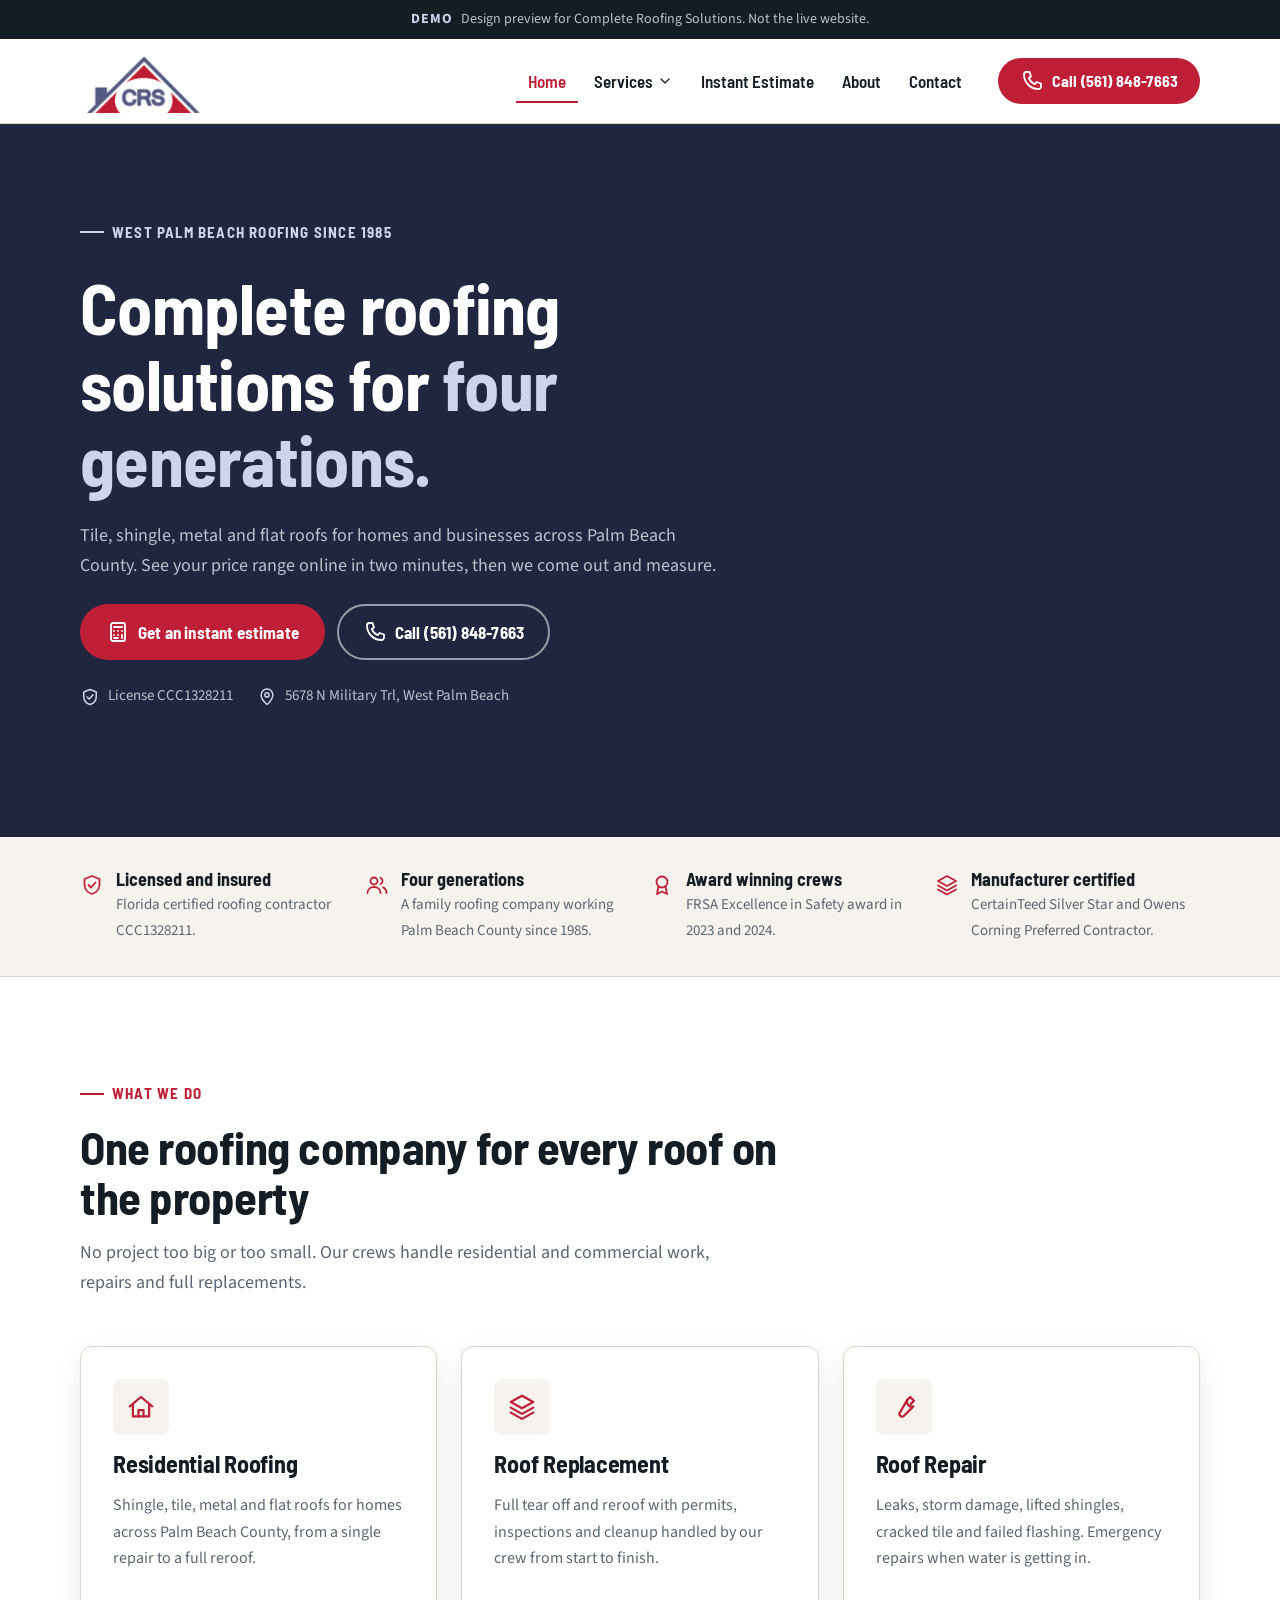
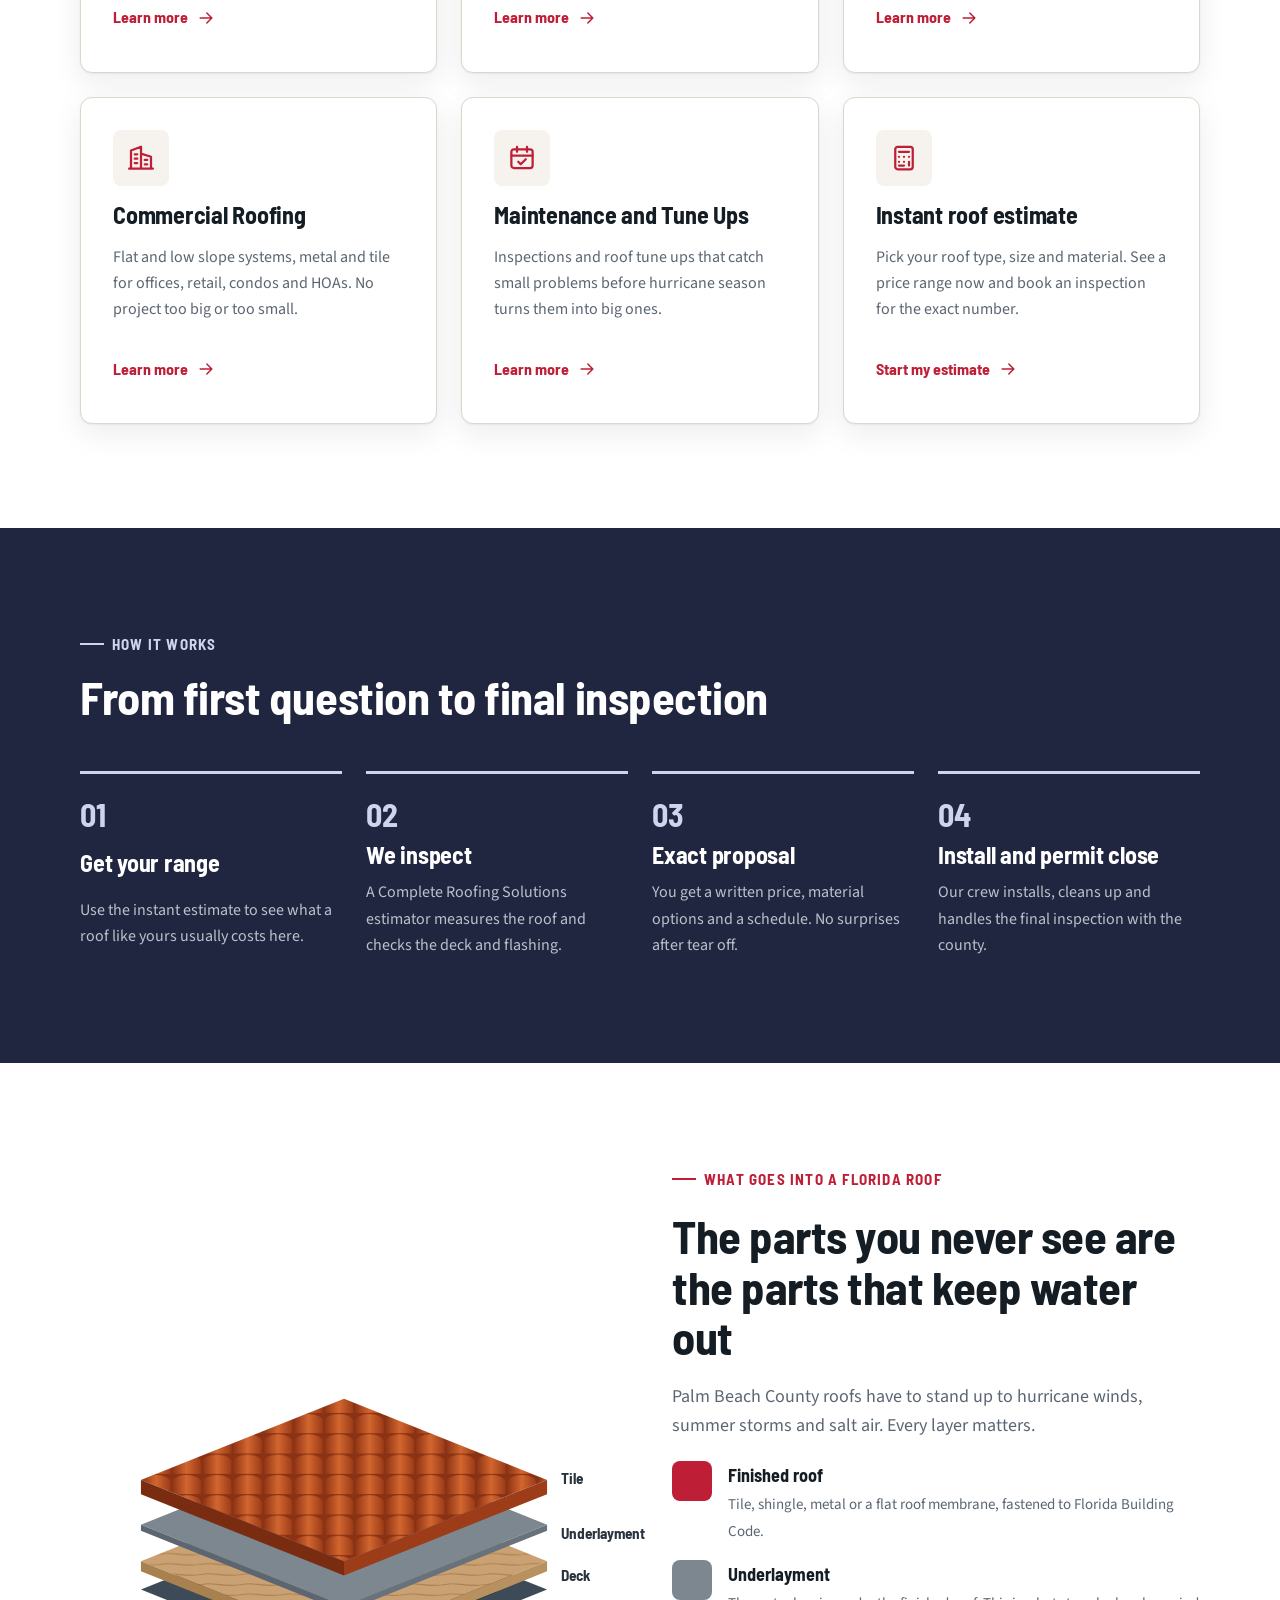
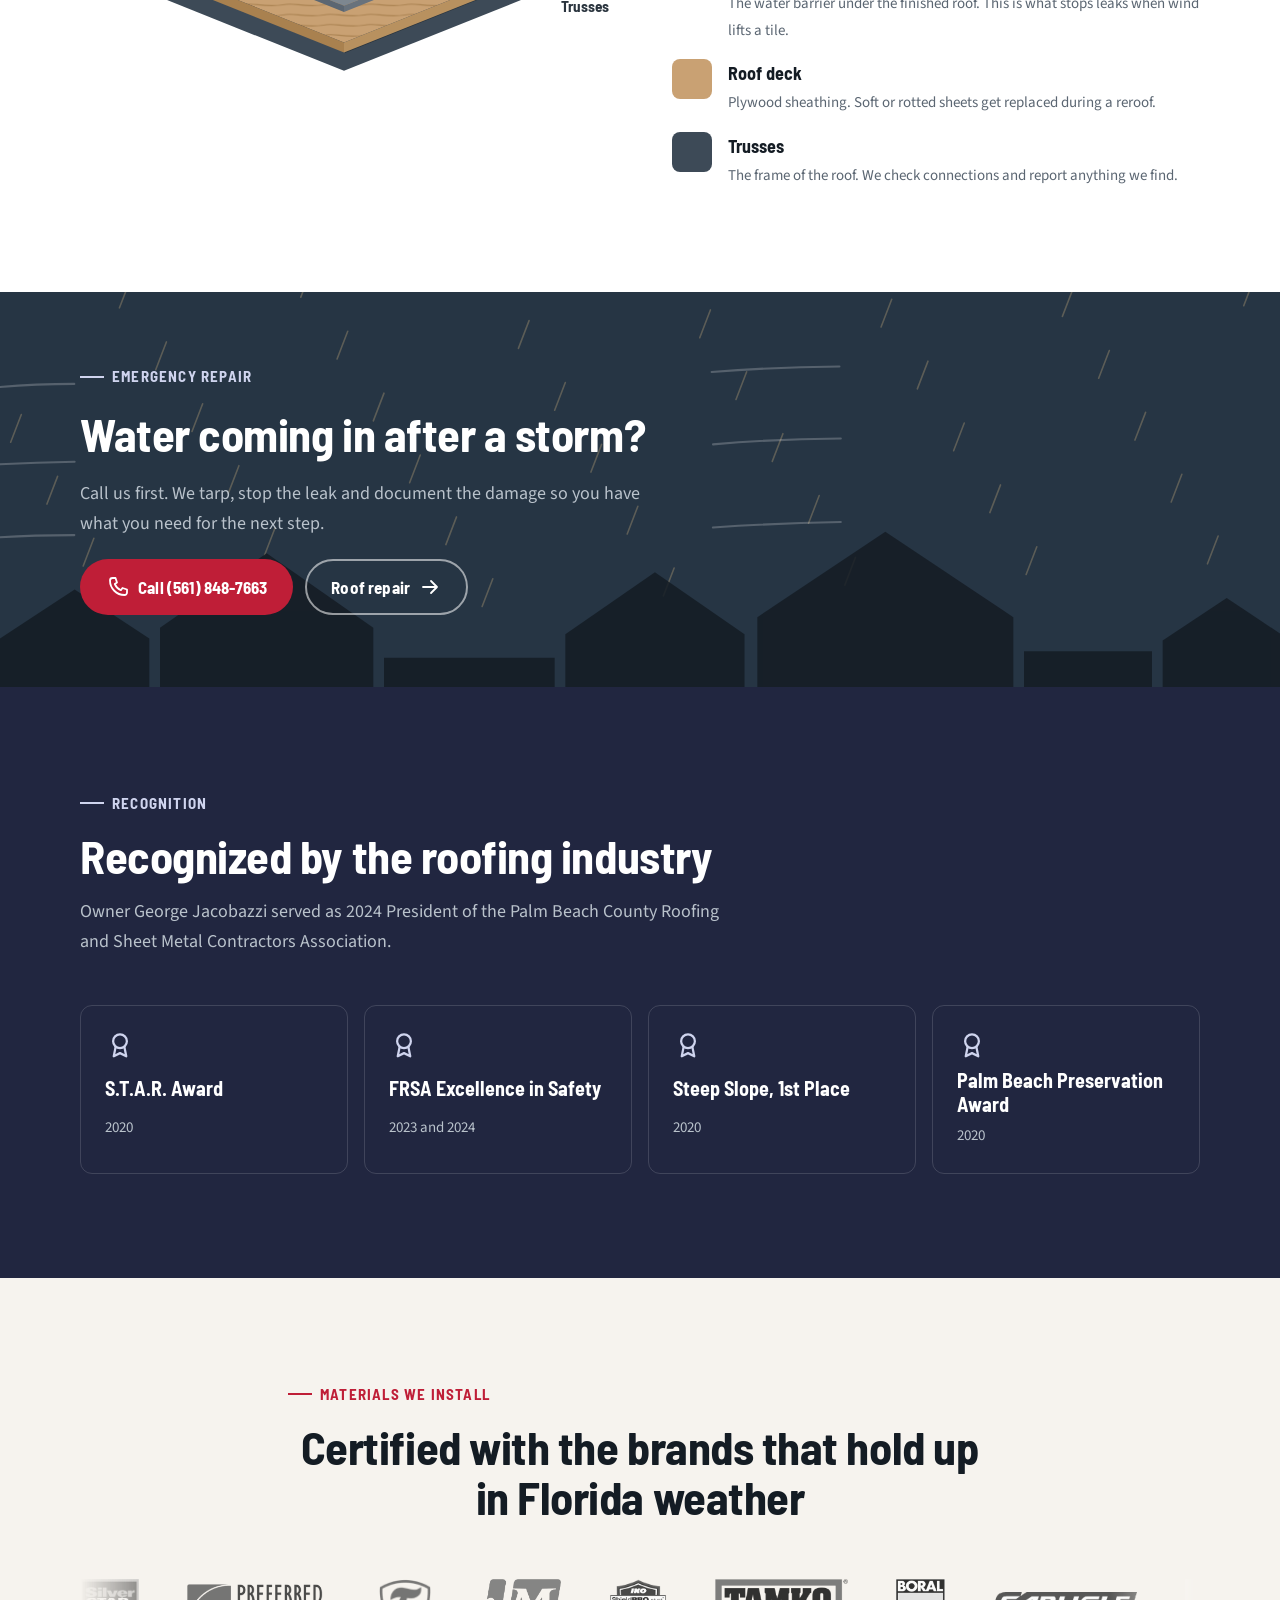
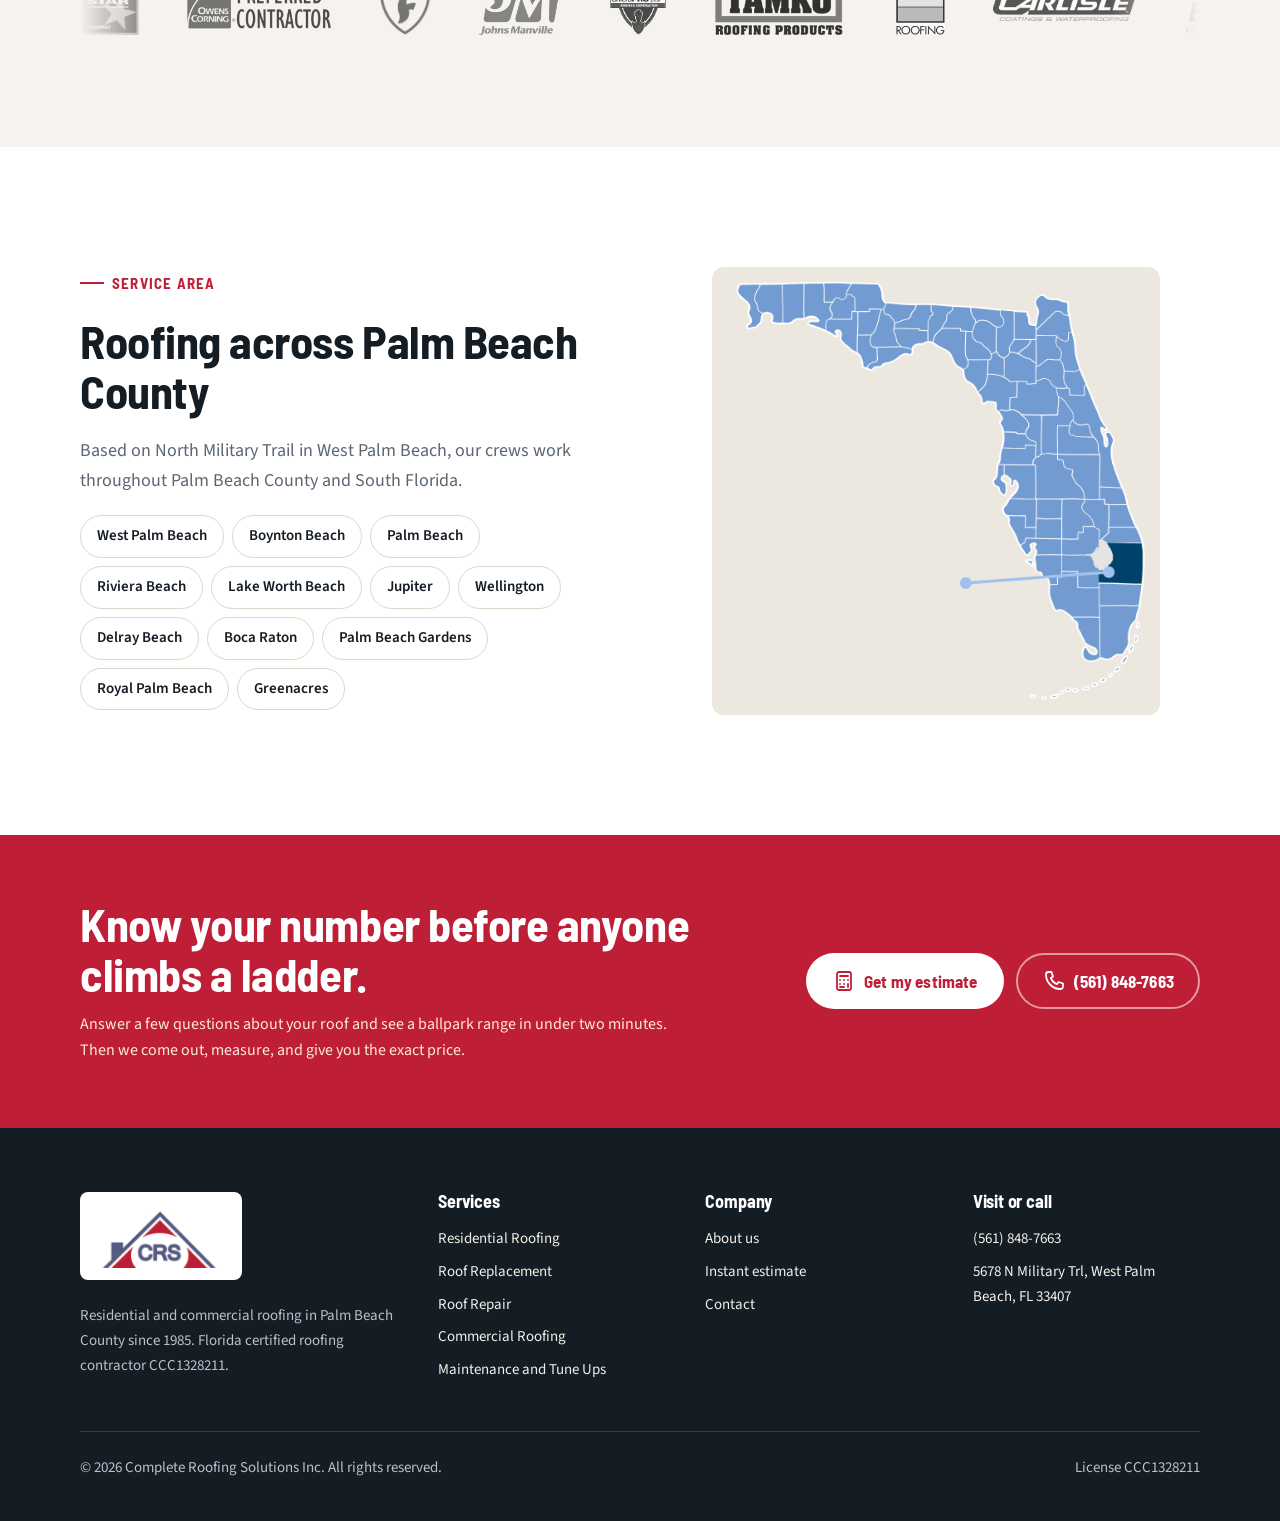
==== commit bc27c489: "Larger logo, remove hero house animation, clearer hero video - Header logo 3rem to 4rem (2.5rem to 3" ====
--- a/index.html
+++ b/index.html
@@ -23,7 +23,7 @@
 <a class="skip-link" href="#main">Skip to content</a>
 <div class="demo-banner" role="note"><strong>DEMO</strong><span>Design preview for Complete Roofing Solutions. Not the live website.</span></div>
 <header class="site-header"><div class="wrap">
-  <a class="brand" href="index.html" aria-label="Complete Roofing Solutions home"><img src="assets/img/logo.png" width="180" height="48" alt="Complete Roofing Solutions logo"></a>
+  <a class="brand" href="index.html" aria-label="Complete Roofing Solutions home"><img src="assets/img/logo.png" width="130" height="64" alt="Complete Roofing Solutions logo"></a>
   <nav class="nav" aria-label="Main">
     <ul class="nav-links" id="main-menu"><li class="nav__item"><a href="index.html" aria-current="page">Home</a></li><li class="nav__item nav__item--drop"><button class="nav__toggle" type="button" aria-expanded="false" aria-controls="services-menu">Services <svg class="ico" viewBox="0 0 24 24" aria-hidden="true" focusable="false"><path d="M6 9l6 6 6-6"/></svg></button><ul class="dropdown" id="services-menu"><li><a href="services/residential.html">Residential Roofing</a></li><li><a href="services/roof-replacement.html">Roof Replacement</a></li><li><a href="services/roof-repair.html">Roof Repair</a></li><li><a href="services/commercial.html">Commercial Roofing</a></li><li><a href="services/maintenance.html">Maintenance and Tune Ups</a></li></ul></li><li class="nav__item"><a href="quote.html">Instant Estimate</a></li><li class="nav__item"><a href="about.html">About</a></li><li class="nav__item"><a href="contact.html">Contact</a></li></ul>
     <button class="menu-btn" type="button" aria-expanded="false" aria-controls="main-menu"><svg class="ico" viewBox="0 0 24 24" aria-hidden="true" focusable="false"><path d="M4 7h16M4 12h16M4 17h16"/></svg><span>Menu</span></button>
@@ -41,33 +41,6 @@
     <div class="btn-row"><a class="btn btn--primary" href="quote.html"><svg class="ico" viewBox="0 0 24 24" aria-hidden="true" focusable="false"><rect x="5" y="3" width="14" height="18" rx="2"/><path d="M8 7h8M8 11h.01M12 11h.01M16 11h.01M8 15h.01M12 15h.01M16 15v3M8 18h4"/></svg>Get an instant estimate</a><a class="btn btn--ghost-inverse" href="tel:+15618487663"><svg class="ico" viewBox="0 0 24 24" aria-hidden="true" focusable="false"><path d="M6.5 3h3l1.5 4.5-2.2 1.6a12 12 0 0 0 6.1 6.1l1.6-2.2L21 14.5v3a2.5 2.5 0 0 1-2.5 2.5C10.5 20 4 13.5 4 5.5A2.5 2.5 0 0 1 6.5 3z"/></svg>Call (561) 848-7663</a></div>
     <ul class="hero__meta"><li><svg class="ico" viewBox="0 0 24 24" aria-hidden="true" focusable="false"><path d="M12 3l7.5 3v5.5c0 4.6-3.2 8.3-7.5 9.5-4.3-1.2-7.5-4.9-7.5-9.5V6z"/><path d="M8.5 12l2.5 2.5 4.5-5"/></svg>License CCC1328211</li><li><svg class="ico" viewBox="0 0 24 24" aria-hidden="true" focusable="false"><path d="M12 21s-7-6.2-7-11.5a7 7 0 0 1 14 0C19 14.8 12 21 12 21z"/><circle cx="12" cy="9.5" r="2.5"/></svg>5678 N Military Trl, West Palm Beach</li></ul>
   </div>
-  <svg class="art build" viewBox="0 0 520 420" role="img" aria-label="Illustration of a tile roof being installed row by row on a Florida home">
-<defs>
-  <linearGradient id="tg" x1="0" y1="0" x2="1" y2="0"><stop offset="0" stop-color="#8f3415"/><stop offset=".45" stop-color="#d2662f"/><stop offset="1" stop-color="#9c3c18"/></linearGradient>
-  <pattern id="barrel" width="26" height="32" patternUnits="userSpaceOnUse"><rect width="26" height="32" fill="#7a2c11"/><path d="M1 32V8a12 8 0 0 1 24 0v24z" fill="url(#tg)"/><path d="M1 10h24" stroke="#5e220d" stroke-width="1.5" opacity=".5"/></pattern>
-  <clipPath id="roofclip"><path d="M50 252L260 92L470 252z"/></clipPath>
-  <linearGradient id="wallg" x1="0" y1="0" x2="0" y2="1"><stop offset="0" stop-color="#f6f1e8"/><stop offset="1" stop-color="#e5dccd"/></linearGradient>
-</defs>
-<g class="sun"><circle cx="430" cy="70" r="30" fill="#e9c58a"/><g class="sun-rays" stroke="#e9c58a" stroke-width="3" stroke-linecap="round" opacity=".6"><path d="M430 22v-12M430 130v-12M382 70h-12M490 70h-12M396 36l-8-8M472 112l-8-8M464 36l8-8M388 112l8-8"/></g></g>
-<g class="cloud" fill="#ffffff" opacity=".14"><ellipse cx="110" cy="70" rx="46" ry="14"/><ellipse cx="140" cy="60" rx="30" ry="14"/></g>
-<g class="cloud cloud--b" fill="#ffffff" opacity=".1"><ellipse cx="300" cy="40" rx="40" ry="11"/><ellipse cx="326" cy="32" rx="24" ry="11"/></g>
-<g class="palm"><path d="M470 400c4-60 2-110-10-150" stroke="#6b5a44" stroke-width="7" fill="none" stroke-linecap="round"/><g fill="#3f6e52"><path d="M460 250c-30-10-58-4-74 14 26-4 50 0 74-14z"/><path d="M460 250c22-22 50-26 70-18-24 4-46 12-70 18z"/><path d="M460 250c-6-28 6-52 24-62-6 22-10 42-24 62z"/><path d="M460 250c-24-24-30-50-22-68 6 24 12 44 22 68z"/></g></g>
-<rect x="0" y="398" width="520" height="22" fill="#2f4a3a"/>
-<path d="M84 252h352v148H84z" fill="url(#wallg)"/>
-<rect x="232" y="318" width="56" height="82" rx="3" fill="#3d4a57"/>
-<g fill="#9fb4c4" stroke="#3d4a57" stroke-width="4"><rect x="120" y="292" width="68" height="54" rx="3"/><rect x="332" y="292" width="68" height="54" rx="3"/></g>
-<path class="deck" d="M50 252L260 92L470 252z" fill="#b48b5c"/>
-<path class="under" d="M58 248L260 98L462 248z" fill="#5b6672"/>
-<g clip-path="url(#roofclip)">
-  <rect class="row r1" x="40" y="220" width="440" height="34" fill="url(#barrel)"/>
-  <rect class="row r2" x="40" y="188" width="440" height="34" fill="url(#barrel)"/>
-  <rect class="row r3" x="40" y="156" width="440" height="34" fill="url(#barrel)"/>
-  <rect class="row r4" x="40" y="124" width="440" height="34" fill="url(#barrel)"/>
-  <rect class="row r5" x="40" y="88" width="440" height="38" fill="url(#barrel)"/>
-</g>
-<path class="ridge" d="M46 255L260 88L474 255" fill="none" stroke="#8f3415" stroke-width="9" stroke-linejoin="round" stroke-linecap="round"/>
-<g class="seal"><circle cx="372" cy="150" r="30" fill="#2f7d4f" stroke="#ffffff" stroke-width="4"/><path d="M358 151l10 10 19-20" stroke="#fff" stroke-width="5" fill="none" stroke-linecap="round" stroke-linejoin="round"/></g>
-</svg>
 </div></section>
 <section class="trust" aria-label="Why property owners call us"><div class="wrap"><ul class="trust__list"><li class="trust__item"><svg class="ico" viewBox="0 0 24 24" aria-hidden="true" focusable="false"><path d="M12 3l7.5 3v5.5c0 4.6-3.2 8.3-7.5 9.5-4.3-1.2-7.5-4.9-7.5-9.5V6z"/><path d="M8.5 12l2.5 2.5 4.5-5"/></svg><div><strong>Licensed and insured</strong><span>Florida certified roofing contractor CCC1328211.</span></div></li><li class="trust__item"><svg class="ico" viewBox="0 0 24 24" aria-hidden="true" focusable="false"><circle cx="9" cy="8" r="3.5"/><path d="M2.5 20c0-3.6 2.9-6 6.5-6s6.5 2.4 6.5 6"/><path d="M15.5 4.8a3.5 3.5 0 0 1 0 6.4M18 14.4c2.1.8 3.5 2.8 3.5 5.6"/></svg><div><strong>Four generations</strong><span>A family roofing company working Palm Beach County since 1985.</span></div></li><li class="trust__item"><svg class="ico" viewBox="0 0 24 24" aria-hidden="true" focusable="false"><circle cx="12" cy="9" r="5.5"/><path d="M8.5 13.5L7 21l5-2.5 5 2.5-1.5-7.5"/></svg><div><strong>Award winning crews</strong><span>FRSA Excellence in Safety award in 2023 and 2024.</span></div></li><li class="trust__item"><svg class="ico" viewBox="0 0 24 24" aria-hidden="true" focusable="false"><path d="M12 3l9 5-9 5-9-5z"/><path d="M3 12.5l9 5 9-5M3 16.5l9 5 9-5"/></svg><div><strong>Manufacturer certified</strong><span>CertainTeed Silver Star and Owens Corning Preferred Contractor.</span></div></li></ul></div></section>
 <section class="section" aria-labelledby="svc-title"><div class="wrap">
@@ -146,7 +119,7 @@
 <footer class="site-footer"><div class="wrap">
   <div class="footer-grid">
     <div>
-      <a class="footer-logo" href="index.html"><img src="assets/img/logo.png" width="160" height="44" alt="Complete Roofing Solutions logo"></a>
+      <a class="footer-logo" href="index.html"><img src="assets/img/logo.png" width="130" height="64" alt="Complete Roofing Solutions logo"></a>
       <p>Residential and commercial roofing in Palm Beach County since 1985. Florida certified roofing contractor CCC1328211.</p>
     </div>
     <div><h2>Services</h2><ul><li><a href="services/residential.html">Residential Roofing</a></li><li><a href="services/roof-replacement.html">Roof Replacement</a></li><li><a href="services/roof-repair.html">Roof Repair</a></li><li><a href="services/commercial.html">Commercial Roofing</a></li><li><a href="services/maintenance.html">Maintenance and Tune Ups</a></li></ul></div>
--- a/assets/css/styles.css
+++ b/assets/css/styles.css
@@ -96,9 +96,9 @@
 
 /* ---------- Header ---------- */
 .site-header { position: sticky; top: 0; z-index: 50; background: rgba(255, 255, 255, 0.97); border-bottom: 1px solid var(--line); backdrop-filter: saturate(1.2); }
-.site-header .wrap { display: flex; align-items: center; gap: 1.5rem; min-height: 4.5rem; }
+.site-header .wrap { display: flex; align-items: center; gap: 1.5rem; min-height: 5.25rem; }
 .brand { display: flex; align-items: center; flex: none; }
-.brand img { height: 3rem; width: auto; }
+.brand img { height: 4rem; width: auto; }
 .nav { margin-left: auto; display: flex; align-items: center; }
 .nav-links { list-style: none; display: flex; align-items: center; gap: 0.25rem; }
 .nav-links a, .nav__toggle { display: inline-flex; align-items: center; gap: 0.25rem; min-height: 44px; padding: 0.5rem 0.75rem; font-family: var(--font-head); font-weight: 600; font-size: 1.0625rem; color: var(--ink); text-decoration: none; border-radius: var(--radius-sm); background: none; border: 0; cursor: pointer; }
@@ -125,15 +125,16 @@
   .dropdown { position: static; box-shadow: none; border: 0; padding: 0 0 0 1rem; min-width: 0; }
   .nav__toggle { width: 100%; justify-content: space-between; }
 }
-@media (max-width: 520px) { .header-cta { display: none; } .brand img { height: 2.5rem; } }
+@media (max-width: 520px) { .header-cta { display: none; } .brand img { height: 3.25rem; } }
 
 /* ---------- Hero ---------- */
 .hero { position: relative; background: var(--slate); color: var(--on-dark); overflow: hidden; isolation: isolate; }
-.hero__video { position: absolute; inset: 0; width: 100%; height: 100%; object-fit: cover; z-index: -2; opacity: 0.35; }
-.hero::after { content: ""; position: absolute; inset: 0; z-index: -1; background: linear-gradient(100deg, rgba(27, 38, 49, 0.97) 30%, rgba(27, 38, 49, 0.72) 70%, rgba(27, 38, 49, 0.55)); }
+.hero__video { position: absolute; inset: 0; width: 100%; height: 100%; object-fit: cover; z-index: -2; opacity: 0.9; }
+.hero::after { content: ""; position: absolute; inset: 0; z-index: -1; background: linear-gradient(100deg, rgba(33, 38, 64, 0.88) 0%, rgba(33, 38, 64, 0.6) 45%, rgba(33, 38, 64, 0.15) 100%); }
+@media (max-width: 959px) { .hero::after { background: linear-gradient(180deg, rgba(33, 38, 64, 0.78), rgba(33, 38, 64, 0.62)); } }
 .hero .wrap { display: grid; gap: 2.5rem; padding-top: 4rem; padding-bottom: 4.5rem; align-items: center; }
-@media (min-width: 960px) { .hero .wrap { grid-template-columns: 1.05fr 1fr; padding-top: 5rem; padding-bottom: 6.5rem; } }
-.hero__copy { display: grid; gap: 1.5rem; }
+@media (min-width: 960px) { .hero .wrap { padding-top: 6rem; padding-bottom: 8rem; } }
+.hero__copy { display: grid; gap: 1.5rem; max-width: 40rem; }
 .hero h1 { color: #fff; }
 .hero h1 em { font-style: normal; color: var(--sand); }
 .hero__meta { list-style: none; display: flex; flex-wrap: wrap; gap: 0.75rem 1.5rem; color: var(--on-dark-muted); font-size: 0.9375rem; }
@@ -348,7 +349,7 @@
 .footer-grid a { color: var(--on-dark); text-decoration: none; }
 .footer-grid a:hover { color: var(--sand); }
 .footer-logo { background: #fff; display: inline-block; padding: 0.75rem 1rem; border-radius: var(--radius-sm); margin-bottom: 1rem; }
-.footer-logo img { height: 2.75rem; width: auto; }
+.footer-logo img { height: 4rem; width: auto; }
 .footer-base { border-top: 1px solid var(--line-dark); margin-top: 3rem; padding-top: 1.5rem; display: flex; flex-wrap: wrap; gap: 1rem; justify-content: space-between; }
 
 /* ---------- Mobile action bar ---------- */
@@ -358,27 +359,6 @@
 
 /* ---------- Animated SVG art ---------- */
 .art { width: 100%; height: auto; overflow: visible; }
-/* Hero roof build: layers stack, tiles drop row by row, ridge seals, check appears. 9s loop */
-.build .deck { animation: deckIn 9s var(--ease) infinite; }
-.build .under { animation: underIn 9s var(--ease) infinite; transform-origin: left center; transform-box: fill-box; }
-.build .row { animation: rowIn 9s var(--ease) infinite; opacity: 0; }
-.build .row:nth-of-type(1) { animation-delay: 0s; }
-.build .r1 { --d: 0; } .build .r2 { --d: 1; } .build .r3 { --d: 2; } .build .r4 { --d: 3; } .build .r5 { --d: 4; }
-.build .row { animation-name: rowIn; animation-delay: calc(var(--d) * 0.28s); }
-.build .ridge { animation: ridgeIn 9s var(--ease) infinite; }
-.build .seal { animation: sealIn 9s var(--ease) infinite; transform-origin: center; transform-box: fill-box; }
-.build .sun-rays { animation: spin 40s linear infinite; transform-origin: center; transform-box: fill-box; }
-.build .cloud { animation: drift 18s ease-in-out infinite; }
-.build .cloud--b { animation-duration: 24s; animation-direction: reverse; }
-.build .palm { animation: sway 5s ease-in-out infinite; transform-origin: bottom center; transform-box: fill-box; }
-@keyframes deckIn { 0% { opacity: 0; transform: translateY(-14px); } 6%, 92% { opacity: 1; transform: none; } 100% { opacity: 0; } }
-@keyframes underIn { 0%, 8% { opacity: 0; transform: scaleX(0); } 16%, 92% { opacity: 1; transform: scaleX(1); } 100% { opacity: 0; } }
-@keyframes rowIn { 0%, 18% { opacity: 0; transform: translateY(-40px); } 26%, 92% { opacity: 1; transform: none; } 100% { opacity: 0; } }
-@keyframes ridgeIn { 0%, 44% { opacity: 0; transform: translateY(-20px); } 50%, 92% { opacity: 1; transform: none; } 100% { opacity: 0; } }
-@keyframes sealIn { 0%, 52% { opacity: 0; transform: scale(0.4); } 58% { opacity: 1; transform: scale(1.12); } 62%, 92% { opacity: 1; transform: scale(1); } 100% { opacity: 0; } }
-@keyframes spin { to { transform: rotate(360deg); } }
-@keyframes drift { 50% { transform: translateX(28px); } }
-@keyframes sway { 50% { transform: rotate(3deg); } }
 
 /* Layer cross section: separates when in view */
 .layers-svg .ly { transition: transform 1.1s var(--ease); }
@@ -414,7 +394,6 @@
 
 @media (prefers-reduced-motion: reduce) {
   *, *::before, *::after { animation: none !important; transition: none !important; scroll-behavior: auto !important; }
-  .build .row, .build .ridge, .build .seal, .build .deck, .build .under { opacity: 1 !important; transform: none !important; }
   .js .reveal { opacity: 1; transform: none; }
   .hero__video { display: none; }
 }
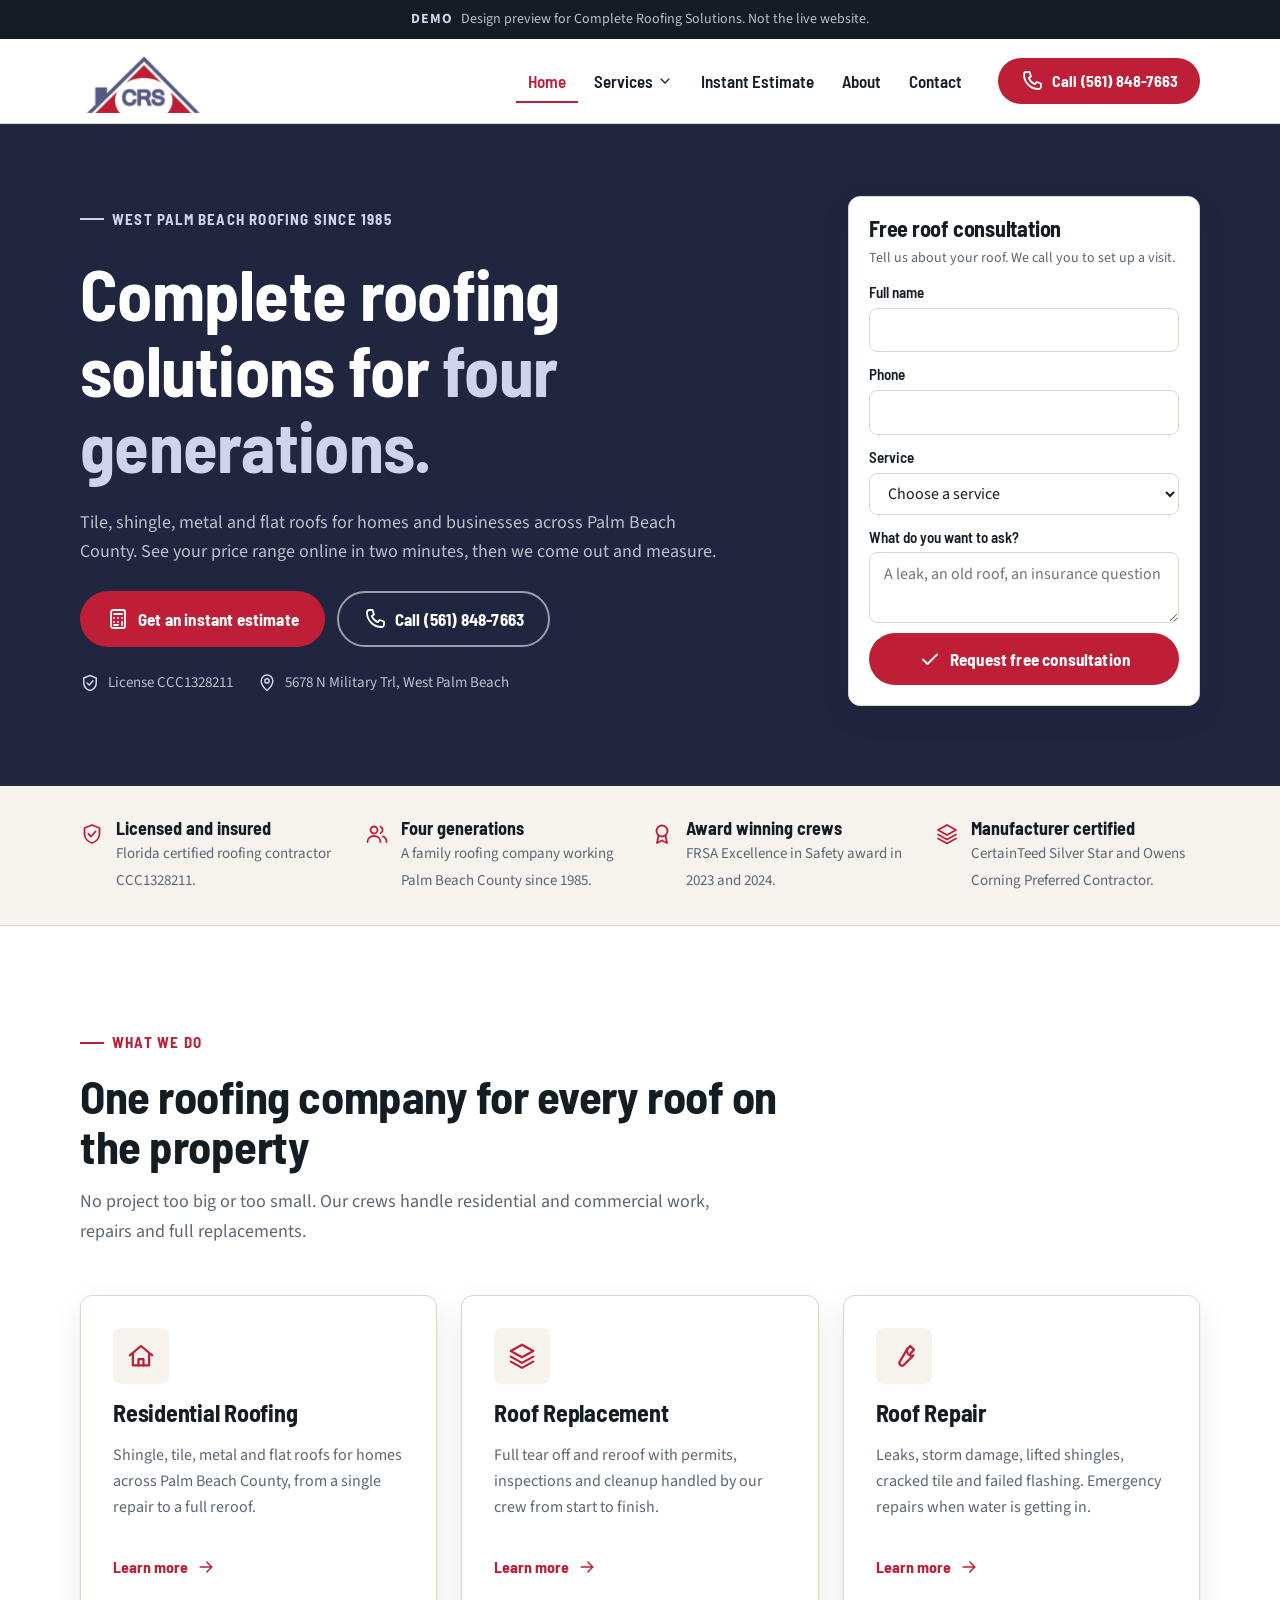
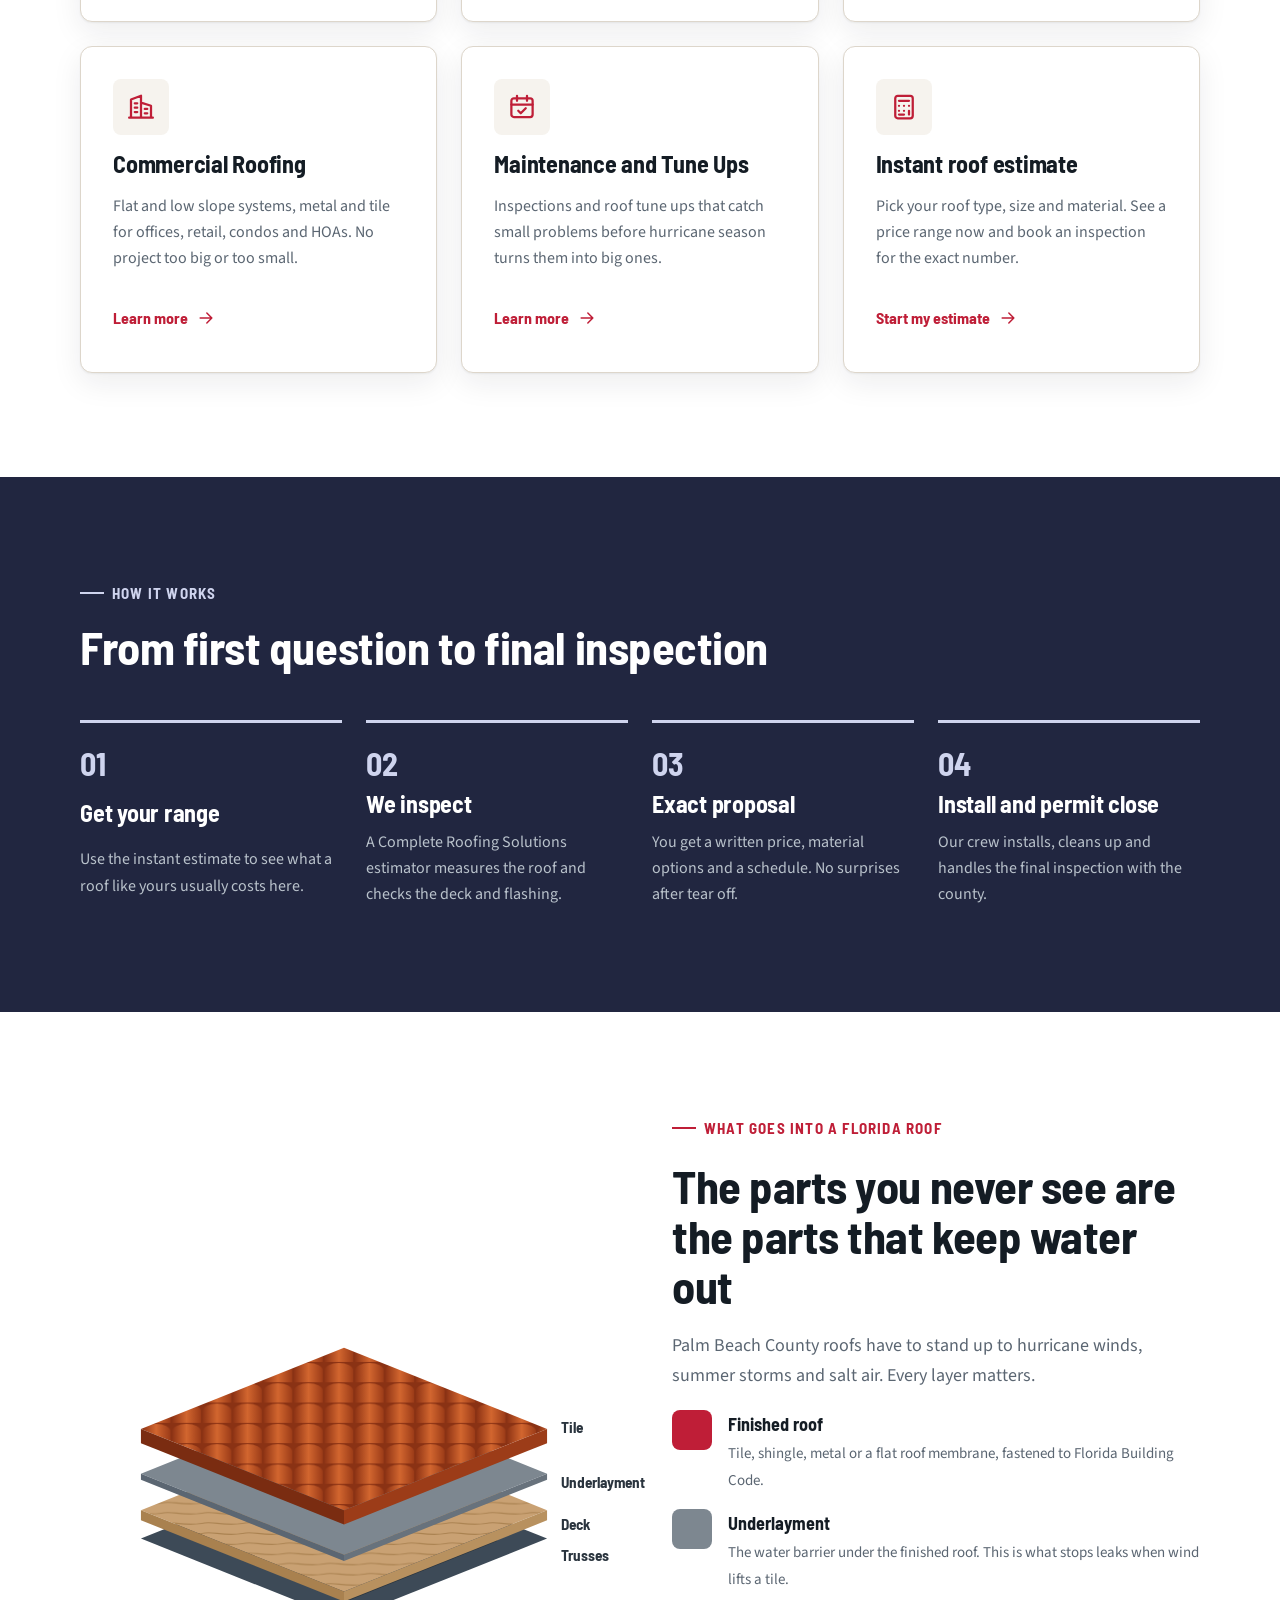
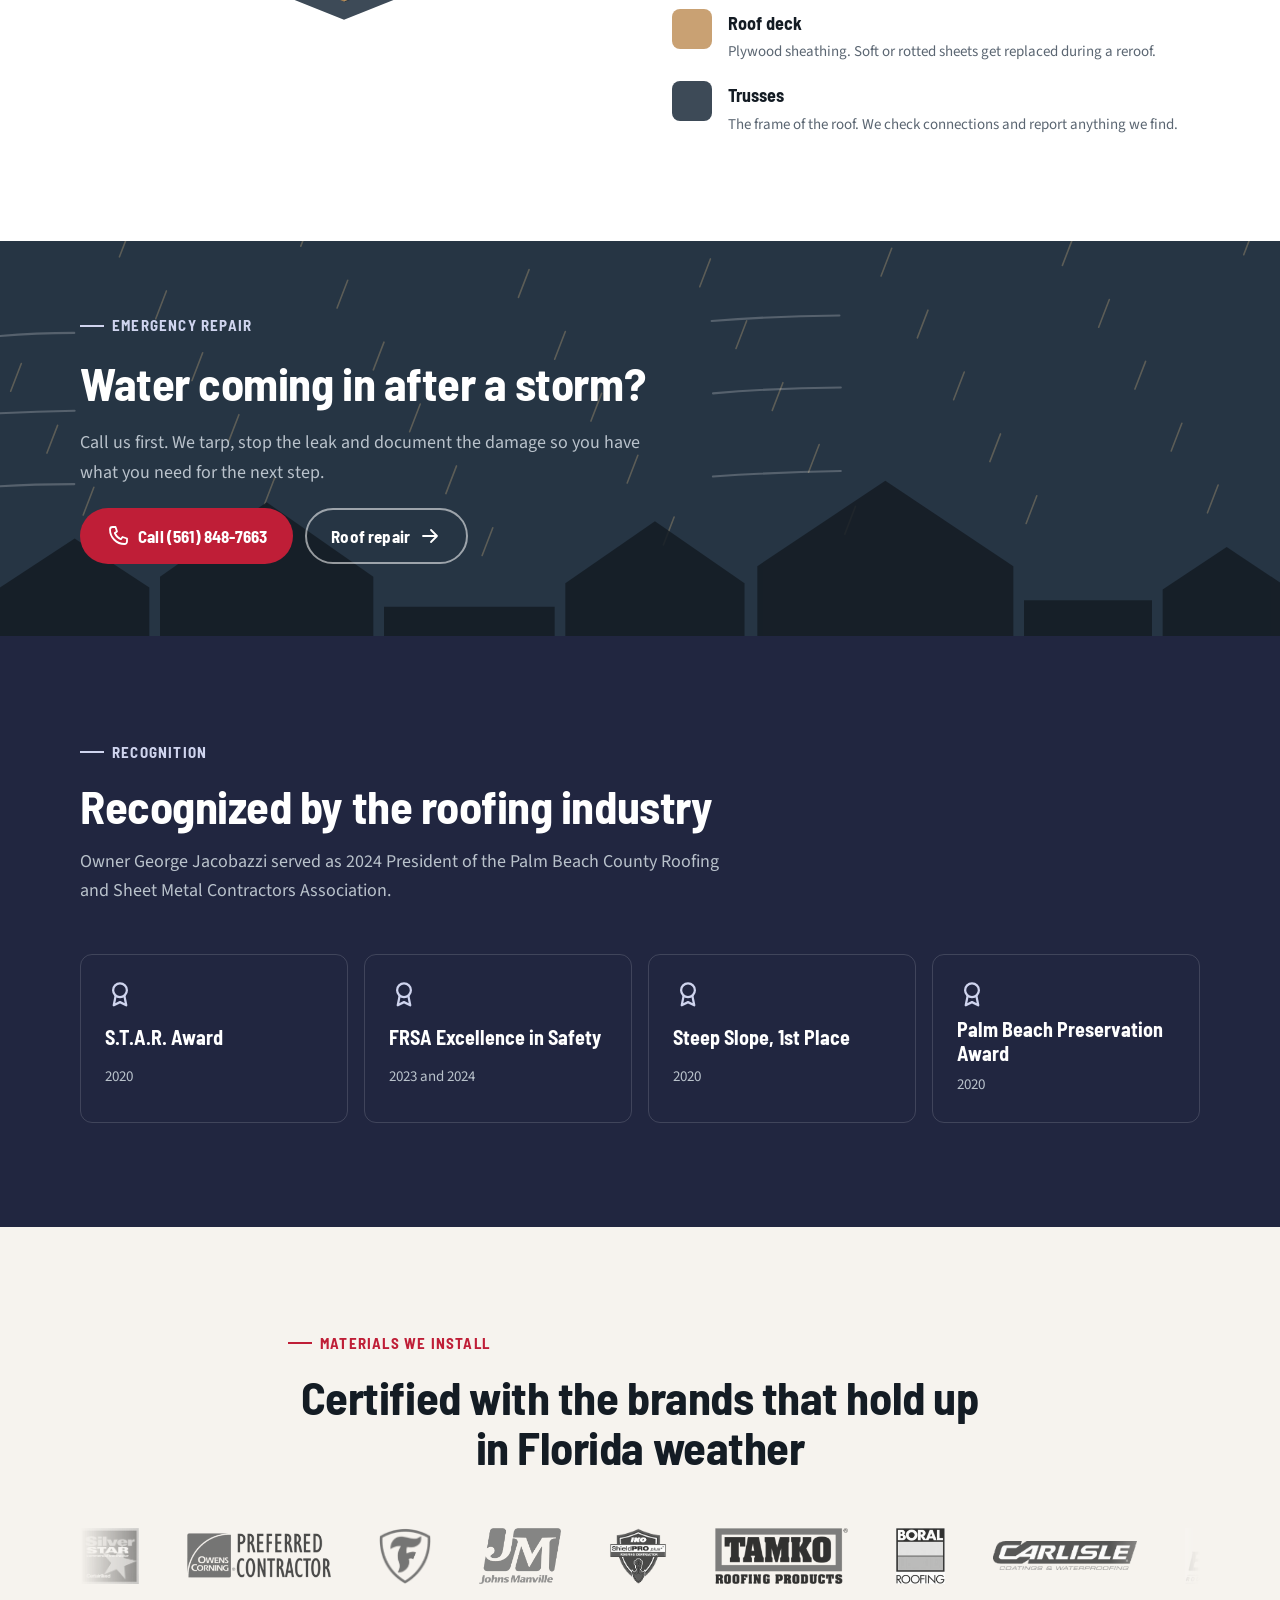
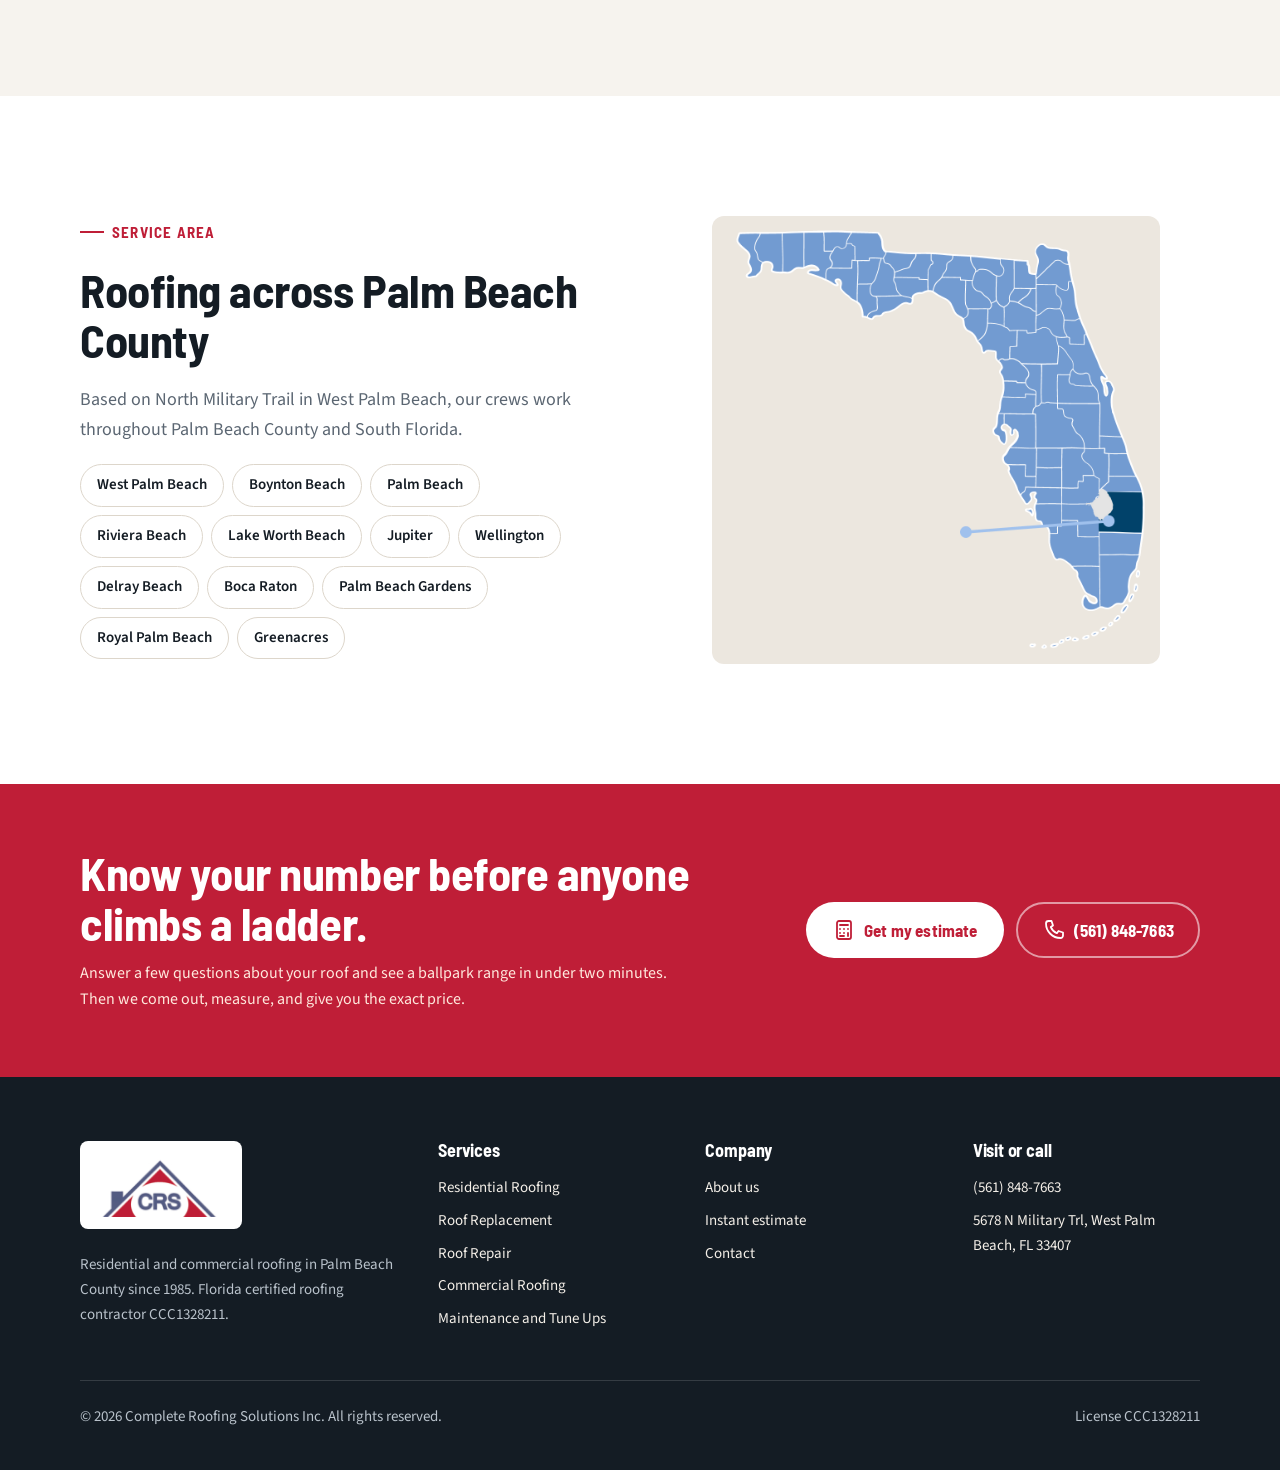
==== commit 754f6474: "Add free consultation form to the home hero Compact form on the right of the hero with name, phone, " ====
--- a/index.html
+++ b/index.html
@@ -41,6 +41,17 @@
     <div class="btn-row"><a class="btn btn--primary" href="quote.html"><svg class="ico" viewBox="0 0 24 24" aria-hidden="true" focusable="false"><rect x="5" y="3" width="14" height="18" rx="2"/><path d="M8 7h8M8 11h.01M12 11h.01M16 11h.01M8 15h.01M12 15h.01M16 15v3M8 18h4"/></svg>Get an instant estimate</a><a class="btn btn--ghost-inverse" href="tel:+15618487663"><svg class="ico" viewBox="0 0 24 24" aria-hidden="true" focusable="false"><path d="M6.5 3h3l1.5 4.5-2.2 1.6a12 12 0 0 0 6.1 6.1l1.6-2.2L21 14.5v3a2.5 2.5 0 0 1-2.5 2.5C10.5 20 4 13.5 4 5.5A2.5 2.5 0 0 1 6.5 3z"/></svg>Call (561) 848-7663</a></div>
     <ul class="hero__meta"><li><svg class="ico" viewBox="0 0 24 24" aria-hidden="true" focusable="false"><path d="M12 3l7.5 3v5.5c0 4.6-3.2 8.3-7.5 9.5-4.3-1.2-7.5-4.9-7.5-9.5V6z"/><path d="M8.5 12l2.5 2.5 4.5-5"/></svg>License CCC1328211</li><li><svg class="ico" viewBox="0 0 24 24" aria-hidden="true" focusable="false"><path d="M12 21s-7-6.2-7-11.5a7 7 0 0 1 14 0C19 14.8 12 21 12 21z"/><circle cx="12" cy="9.5" r="2.5"/></svg>5678 N Military Trl, West Palm Beach</li></ul>
   </div>
+  <form class="form hero-form" data-lead-form novalidate aria-labelledby="hero-form-title">
+    <h2 id="hero-form-title">Free roof consultation</h2>
+    <p class="form__note">Tell us about your roof. We call you to set up a visit.</p>
+    <label class="field"><span>Full name</span><input name="name" required autocomplete="name"></label>
+    <label class="field"><span>Phone</span><input name="phone" type="tel" required autocomplete="tel"></label>
+    <label class="field"><span>Service</span><select name="service"><option value="">Choose a service</option><option value="residential">Residential Roofing</option><option value="roof-replacement">Roof Replacement</option><option value="roof-repair">Roof Repair</option><option value="commercial">Commercial Roofing</option><option value="maintenance">Maintenance and Tune Ups</option></select></label>
+    <label class="field"><span>What do you want to ask?</span><textarea name="message" rows="2" required placeholder="A leak, an old roof, an insurance question"></textarea></label>
+    <input type="hidden" name="_subject" value="Free consultation request">
+    <button class="btn btn--primary" type="submit"><svg class="ico" viewBox="0 0 24 24" aria-hidden="true" focusable="false"><path d="M5 12.5l4.5 4.5L19 7.5"/></svg>Request free consultation</button>
+    <p class="form__status" role="status" hidden></p>
+  </form>
 </div></section>
 <section class="trust" aria-label="Why property owners call us"><div class="wrap"><ul class="trust__list"><li class="trust__item"><svg class="ico" viewBox="0 0 24 24" aria-hidden="true" focusable="false"><path d="M12 3l7.5 3v5.5c0 4.6-3.2 8.3-7.5 9.5-4.3-1.2-7.5-4.9-7.5-9.5V6z"/><path d="M8.5 12l2.5 2.5 4.5-5"/></svg><div><strong>Licensed and insured</strong><span>Florida certified roofing contractor CCC1328211.</span></div></li><li class="trust__item"><svg class="ico" viewBox="0 0 24 24" aria-hidden="true" focusable="false"><circle cx="9" cy="8" r="3.5"/><path d="M2.5 20c0-3.6 2.9-6 6.5-6s6.5 2.4 6.5 6"/><path d="M15.5 4.8a3.5 3.5 0 0 1 0 6.4M18 14.4c2.1.8 3.5 2.8 3.5 5.6"/></svg><div><strong>Four generations</strong><span>A family roofing company working Palm Beach County since 1985.</span></div></li><li class="trust__item"><svg class="ico" viewBox="0 0 24 24" aria-hidden="true" focusable="false"><circle cx="12" cy="9" r="5.5"/><path d="M8.5 13.5L7 21l5-2.5 5 2.5-1.5-7.5"/></svg><div><strong>Award winning crews</strong><span>FRSA Excellence in Safety award in 2023 and 2024.</span></div></li><li class="trust__item"><svg class="ico" viewBox="0 0 24 24" aria-hidden="true" focusable="false"><path d="M12 3l9 5-9 5-9-5z"/><path d="M3 12.5l9 5 9-5M3 16.5l9 5 9-5"/></svg><div><strong>Manufacturer certified</strong><span>CertainTeed Silver Star and Owens Corning Preferred Contractor.</span></div></li></ul></div></section>
 <section class="section" aria-labelledby="svc-title"><div class="wrap">
--- a/assets/css/styles.css
+++ b/assets/css/styles.css
@@ -133,7 +133,16 @@
 .hero::after { content: ""; position: absolute; inset: 0; z-index: -1; background: linear-gradient(100deg, rgba(33, 38, 64, 0.88) 0%, rgba(33, 38, 64, 0.6) 45%, rgba(33, 38, 64, 0.15) 100%); }
 @media (max-width: 959px) { .hero::after { background: linear-gradient(180deg, rgba(33, 38, 64, 0.78), rgba(33, 38, 64, 0.62)); } }
 .hero .wrap { display: grid; gap: 2.5rem; padding-top: 4rem; padding-bottom: 4.5rem; align-items: center; }
-@media (min-width: 960px) { .hero .wrap { padding-top: 6rem; padding-bottom: 8rem; } }
+@media (min-width: 960px) { .hero .wrap { grid-template-columns: 1.3fr minmax(19rem, 22rem); gap: 3rem; padding-top: 4.5rem; padding-bottom: 5rem; } }
+.form.hero-form { gap: 0.625rem; background: #fff; color: var(--text); border: 1px solid var(--line); border-radius: var(--radius); padding: 1.25rem; box-shadow: var(--shadow); }
+.hero-form h2 { font-size: 1.375rem; color: var(--ink); }
+.hero-form .form__note { margin-top: -0.25rem; }
+.hero-form .field { gap: 0.2rem; }
+.hero-form .field > span { font-size: 0.9375rem; }
+.hero-form .field input, .hero-form .field select { min-height: 42px; padding: 0.5rem 0.875rem; }
+.hero-form .field textarea { min-height: 4rem; padding: 0.5rem 0.875rem; }
+.hero-form .btn { width: 100%; justify-content: center; }
+@media (min-width: 960px) { .hero-form { justify-self: end; width: 100%; } }
 .hero__copy { display: grid; gap: 1.5rem; max-width: 40rem; }
 .hero h1 { color: #fff; }
 .hero h1 em { font-style: normal; color: var(--sand); }
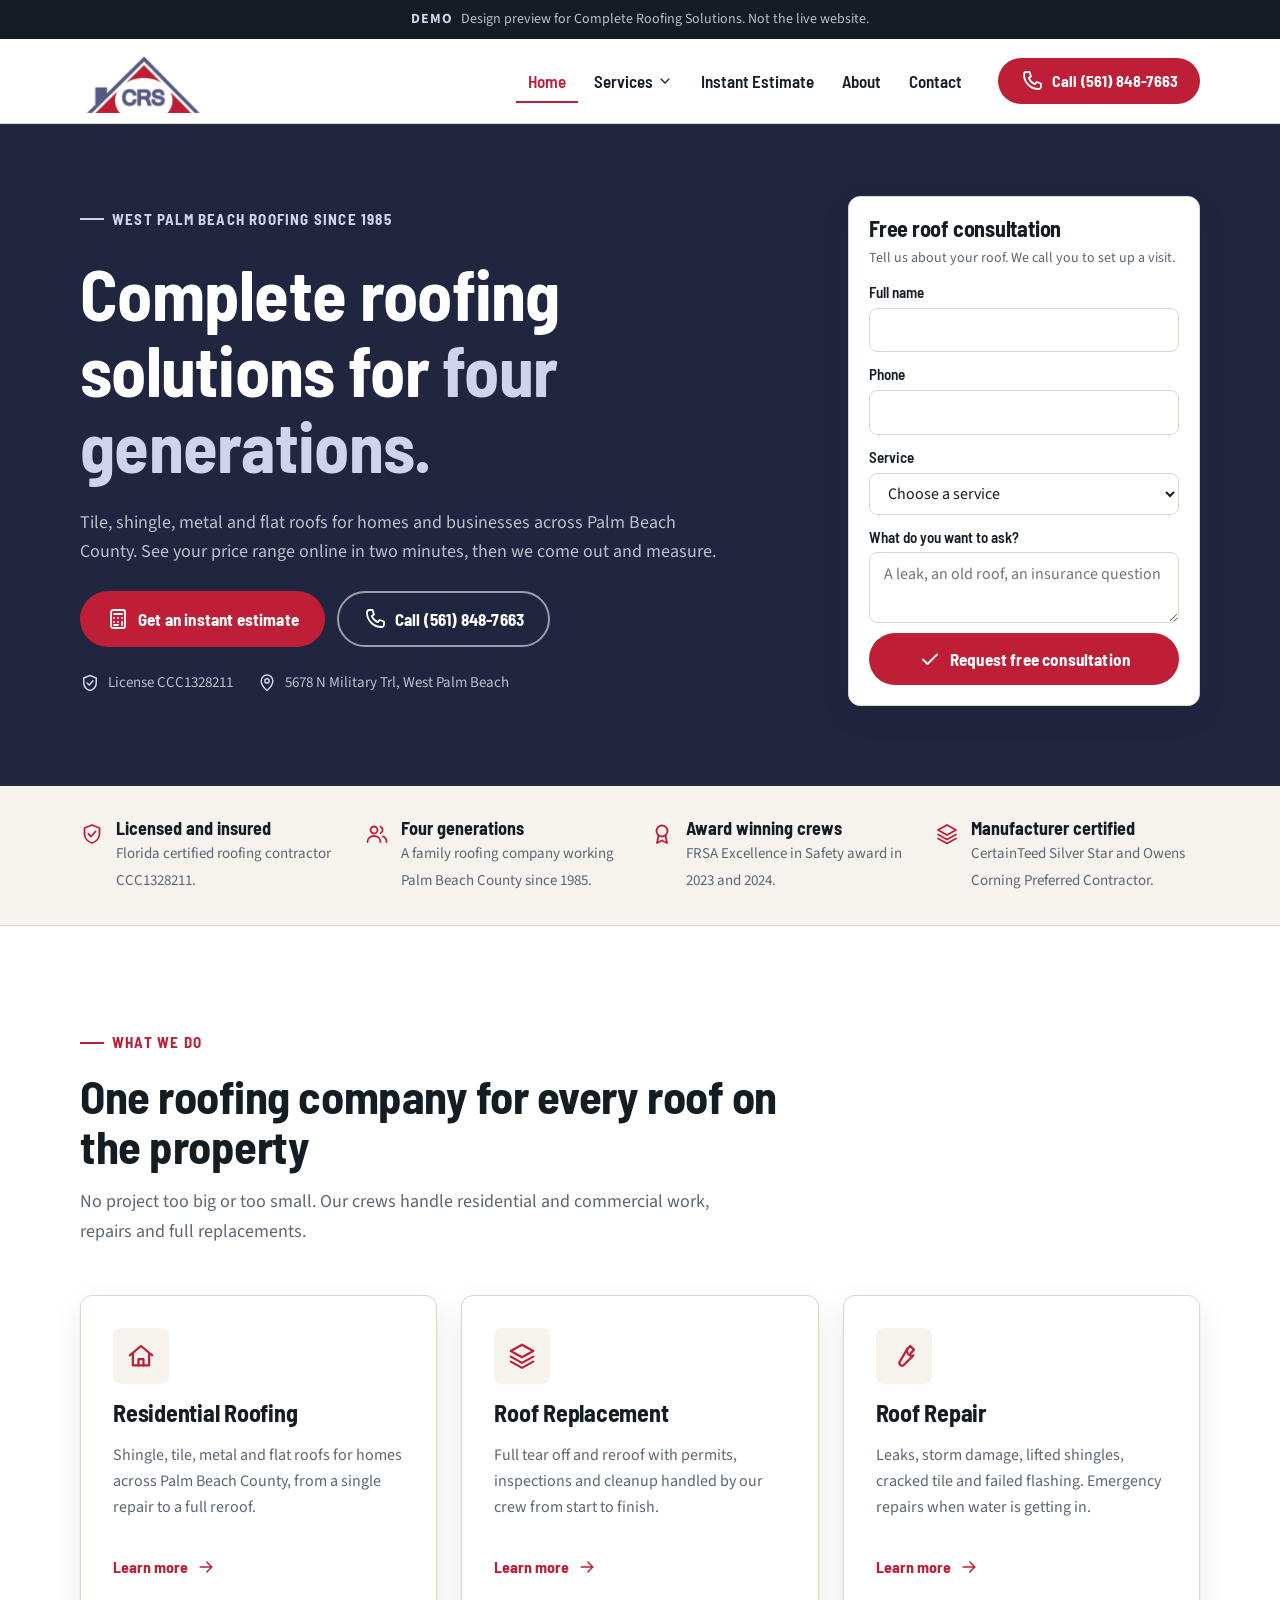
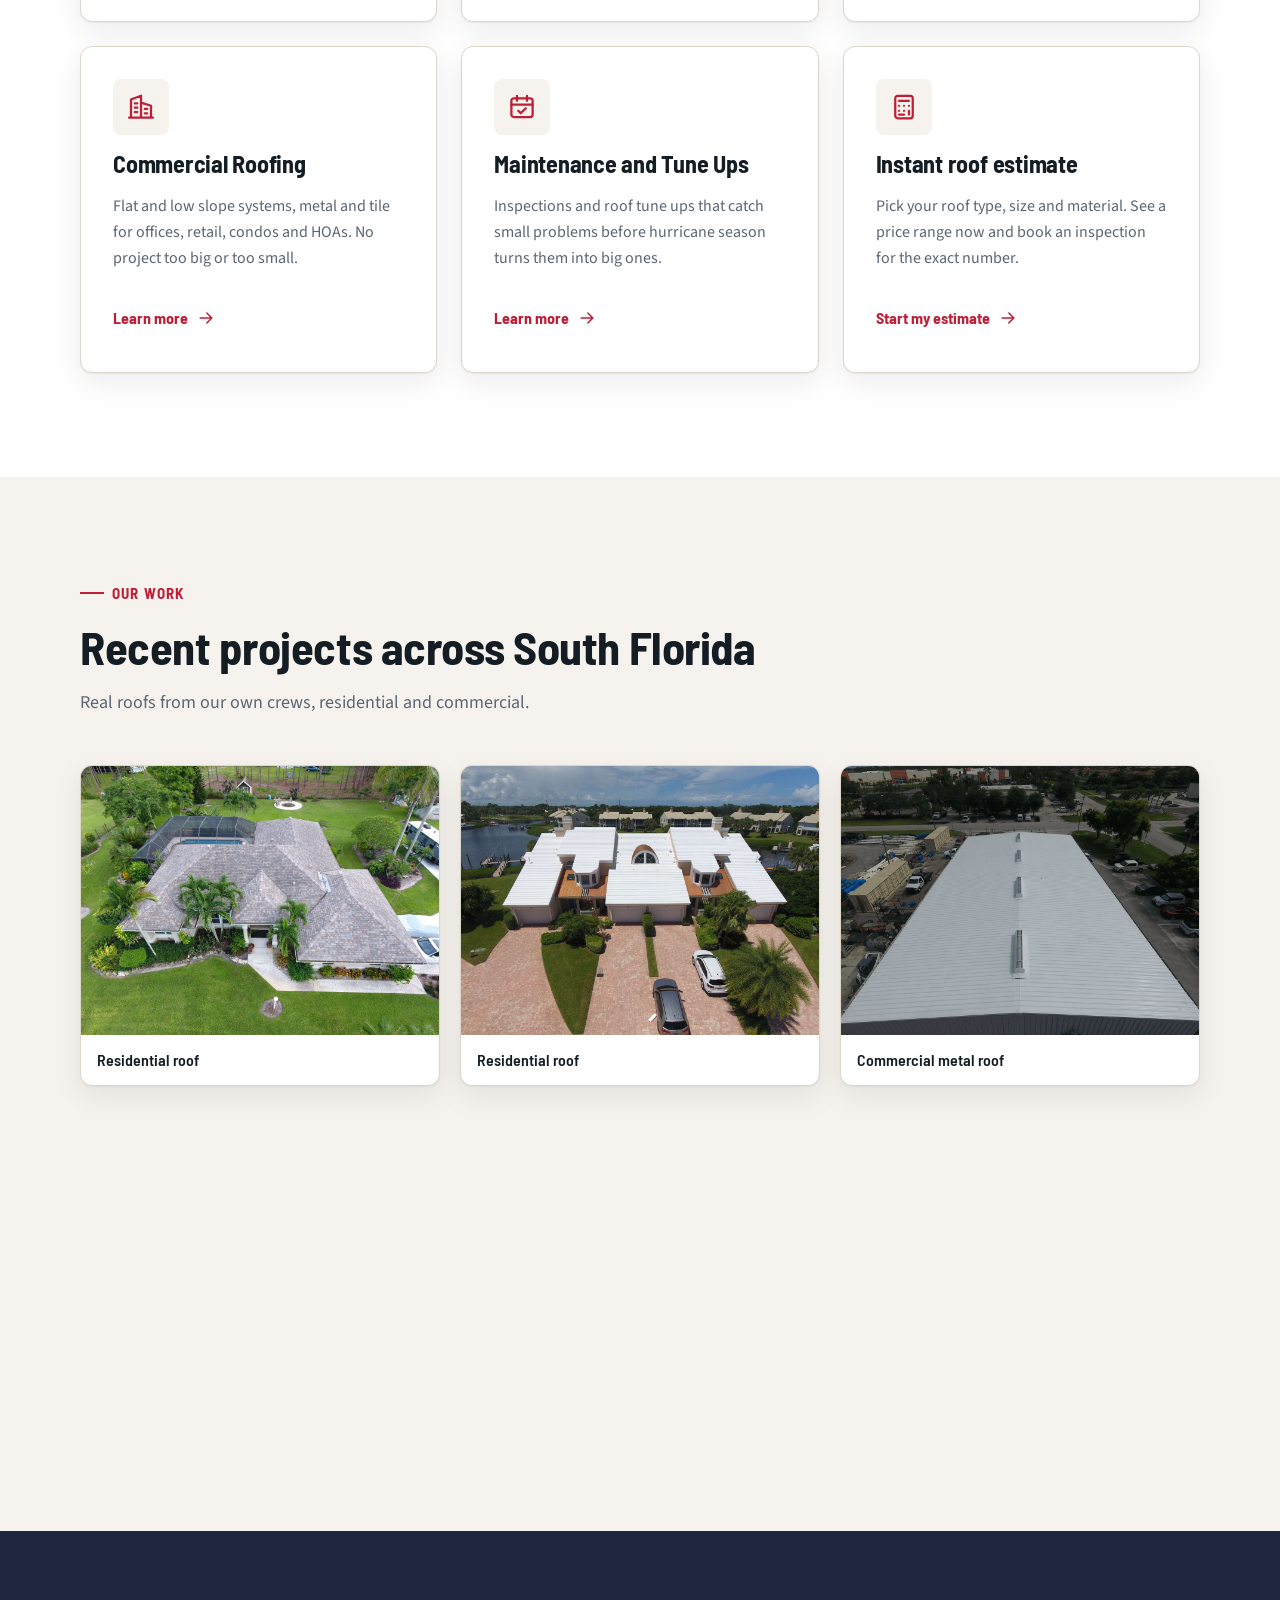
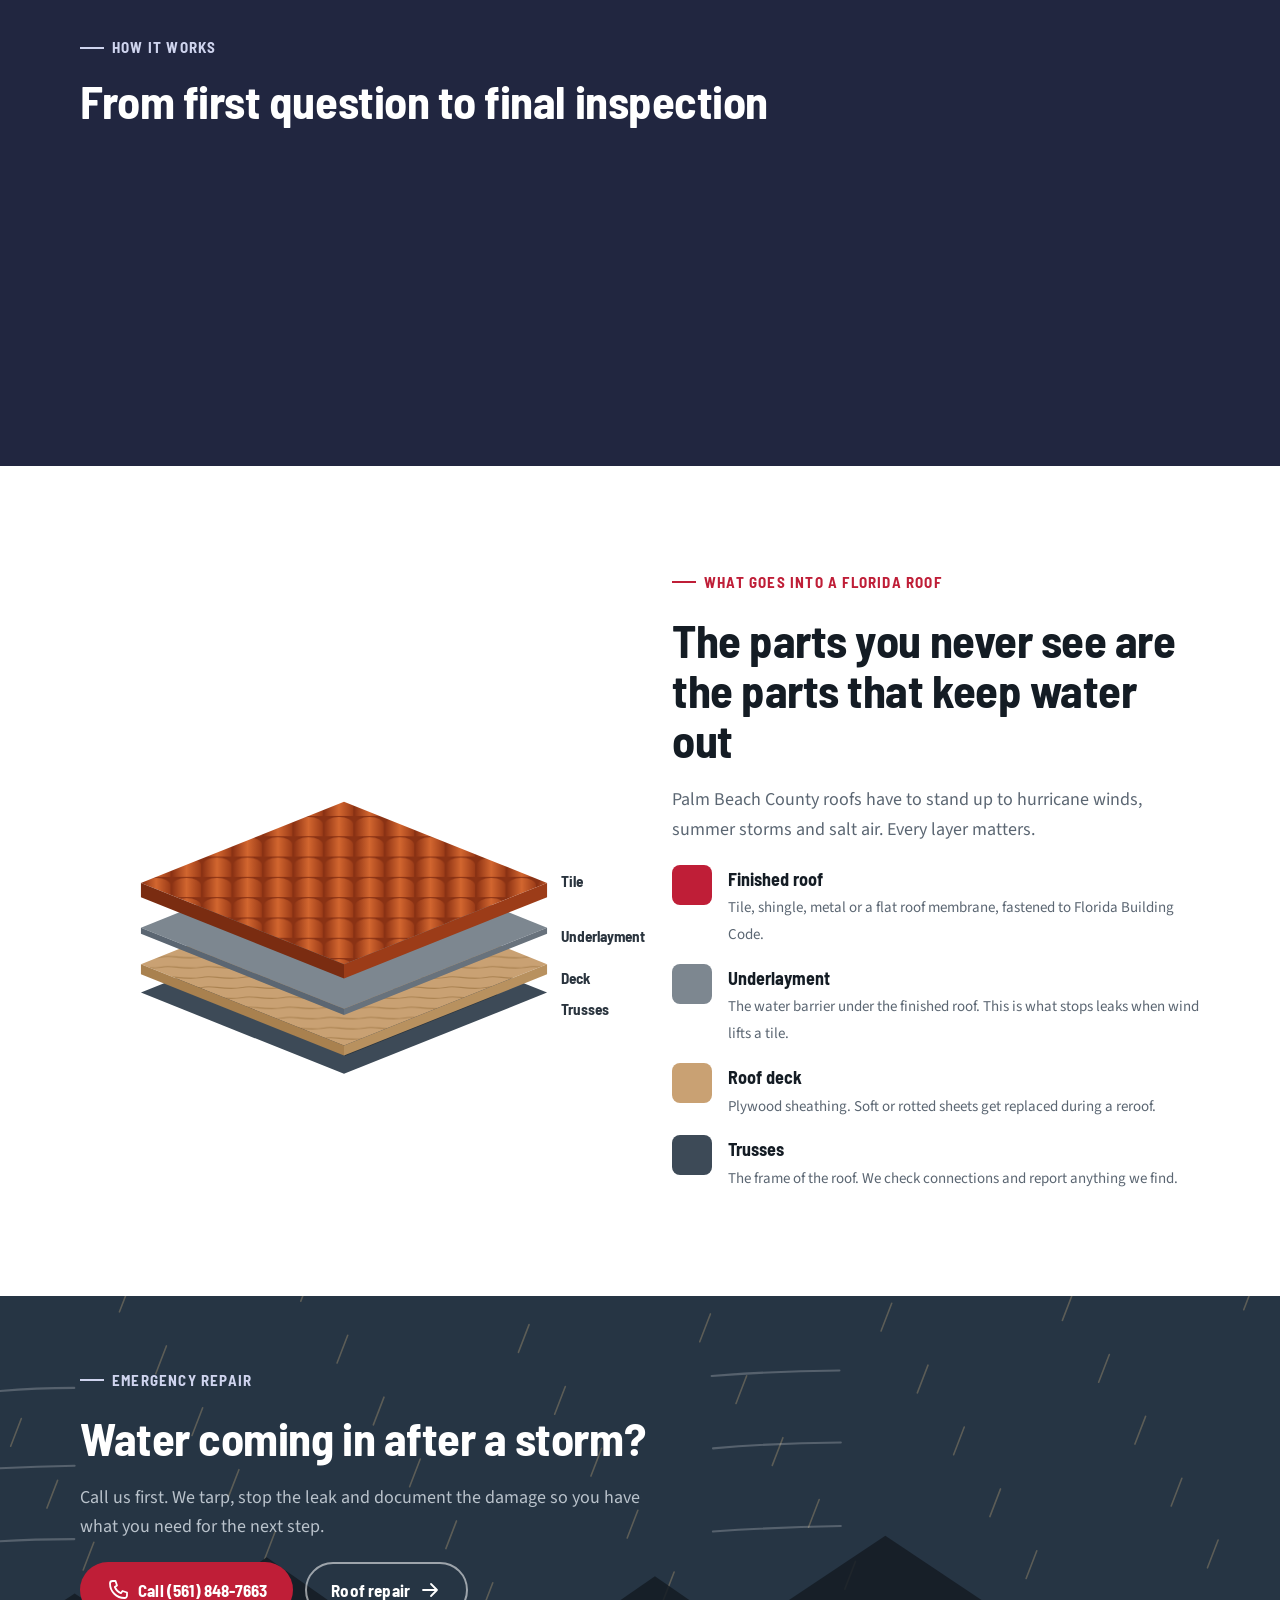
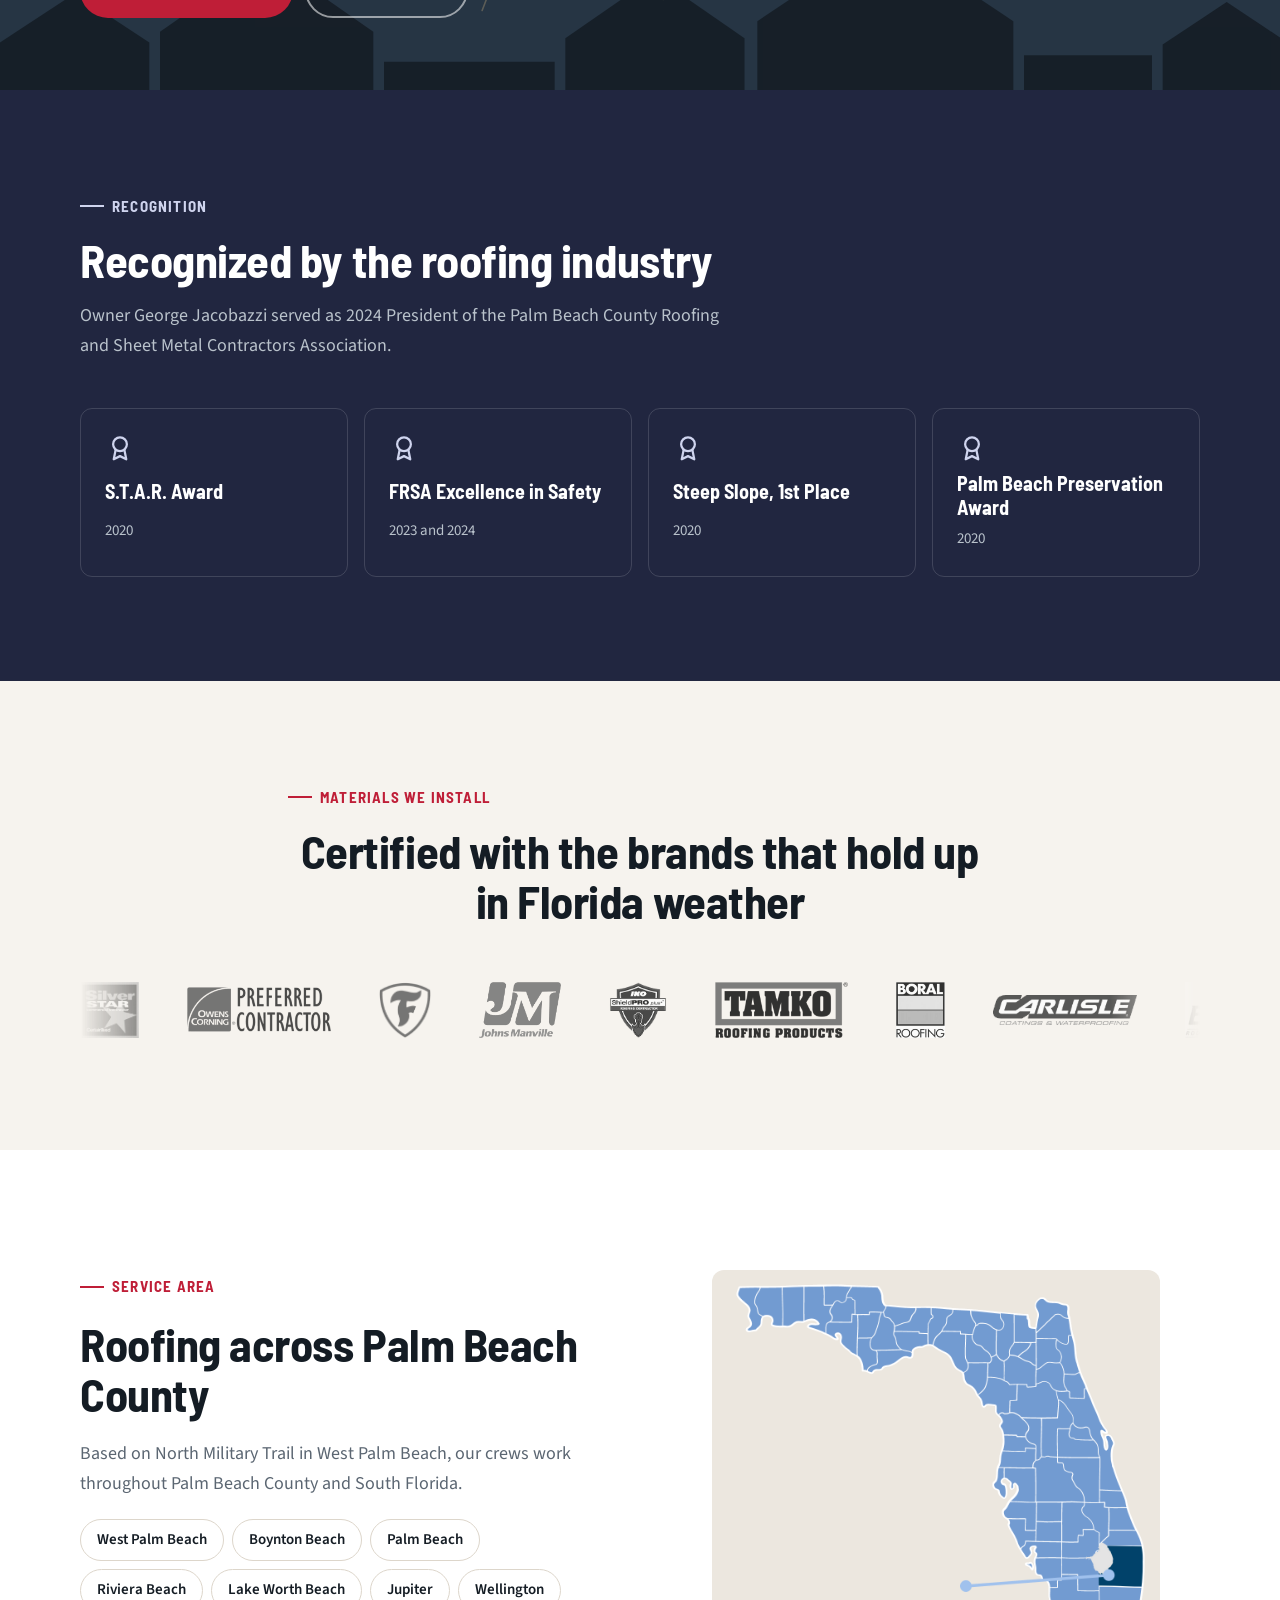
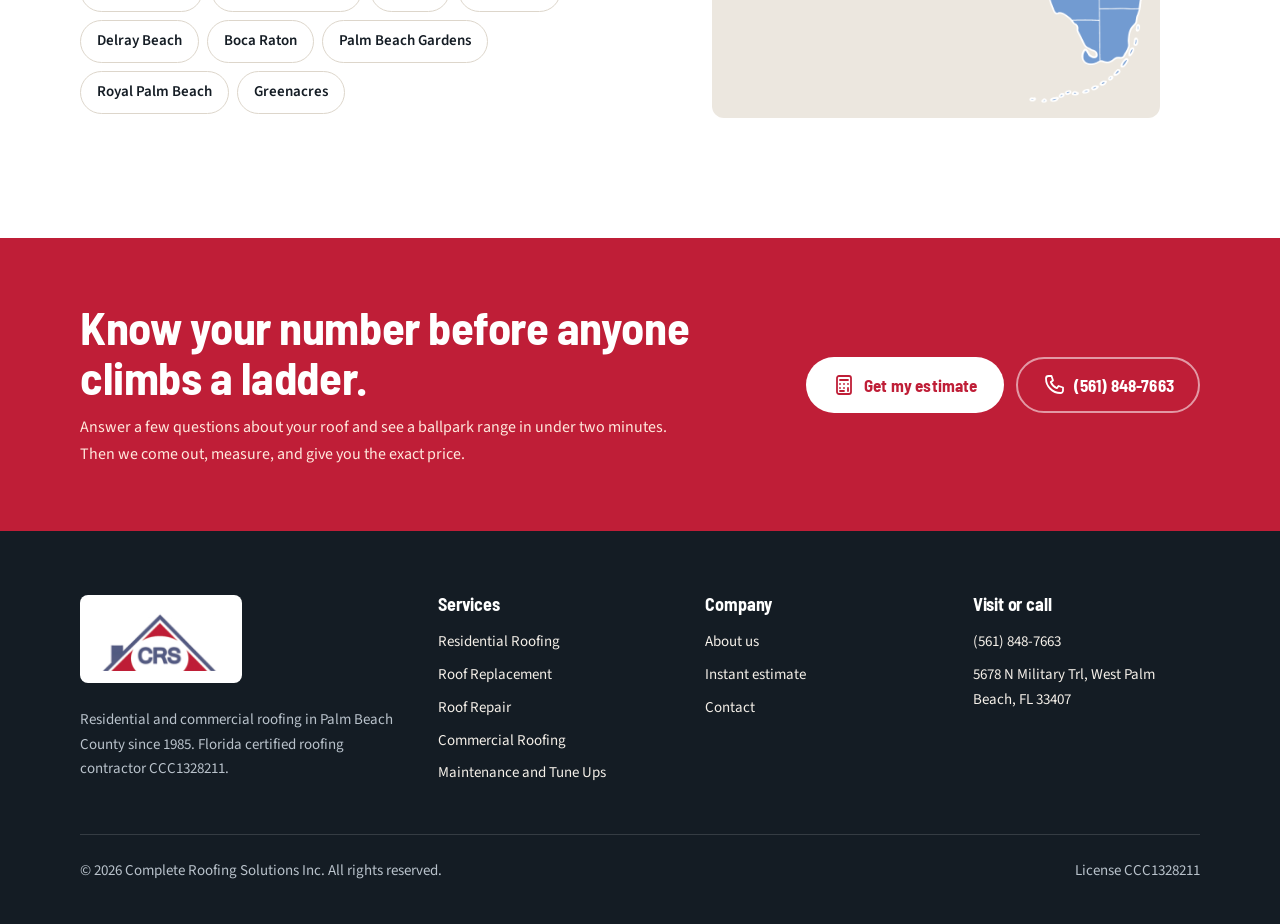
==== commit ce61790e: "Add client project photos to home and service pages Self-hosted, resized photos of the client's own " ====
--- a/index.html
+++ b/index.html
@@ -57,6 +57,10 @@
 <section class="section" aria-labelledby="svc-title"><div class="wrap">
   <div class="section-head"><span class="eyebrow">What we do</span><h2 id="svc-title">One roofing company for every roof on the property</h2><p class="lede">No project too big or too small. Our crews handle residential and commercial work, repairs and full replacements.</p></div>
   <div class="grid grid--3"><article class="card reveal"><div class="card__icon"><svg class="ico" viewBox="0 0 24 24" aria-hidden="true" focusable="false"><path d="M3 11.5L12 4l9 7.5"/><path d="M5.5 10v9.5h13V10"/><path d="M10 19.5v-5h4v5"/></svg></div><h3>Residential Roofing</h3><p>Shingle, tile, metal and flat roofs for homes across Palm Beach County, from a single repair to a full reroof.</p><div class="card__foot"><a class="link-arrow" href="services/residential.html">Learn more<svg class="ico" viewBox="0 0 24 24" aria-hidden="true" focusable="false"><path d="M5 12h14M13 6l6 6-6 6"/></svg></a></div></article><article class="card reveal"><div class="card__icon"><svg class="ico" viewBox="0 0 24 24" aria-hidden="true" focusable="false"><path d="M12 3l9 5-9 5-9-5z"/><path d="M3 12.5l9 5 9-5M3 16.5l9 5 9-5"/></svg></div><h3>Roof Replacement</h3><p>Full tear off and reroof with permits, inspections and cleanup handled by our crew from start to finish.</p><div class="card__foot"><a class="link-arrow" href="services/roof-replacement.html">Learn more<svg class="ico" viewBox="0 0 24 24" aria-hidden="true" focusable="false"><path d="M5 12h14M13 6l6 6-6 6"/></svg></a></div></article><article class="card reveal"><div class="card__icon"><svg class="ico" viewBox="0 0 24 24" aria-hidden="true" focusable="false"><path d="M14.5 6.5a4 4 0 0 0 5 5L12 19a2.1 2.1 0 0 1-3-3z"/><path d="M14.5 6.5L17 4l3 3-2.5 2.5"/></svg></div><h3>Roof Repair</h3><p>Leaks, storm damage, lifted shingles, cracked tile and failed flashing. Emergency repairs when water is getting in.</p><div class="card__foot"><a class="link-arrow" href="services/roof-repair.html">Learn more<svg class="ico" viewBox="0 0 24 24" aria-hidden="true" focusable="false"><path d="M5 12h14M13 6l6 6-6 6"/></svg></a></div></article><article class="card reveal"><div class="card__icon"><svg class="ico" viewBox="0 0 24 24" aria-hidden="true" focusable="false"><path d="M4 20.5V6l8-3v17.5M12 8.5l8 2.5v9.5M2.5 20.5h19"/><path d="M7 9h2M7 12.5h2M7 16h2M15 13.5h2M15 17h2"/></svg></div><h3>Commercial Roofing</h3><p>Flat and low slope systems, metal and tile for offices, retail, condos and HOAs. No project too big or too small.</p><div class="card__foot"><a class="link-arrow" href="services/commercial.html">Learn more<svg class="ico" viewBox="0 0 24 24" aria-hidden="true" focusable="false"><path d="M5 12h14M13 6l6 6-6 6"/></svg></a></div></article><article class="card reveal"><div class="card__icon"><svg class="ico" viewBox="0 0 24 24" aria-hidden="true" focusable="false"><rect x="3.5" y="5" width="17" height="15" rx="2"/><path d="M3.5 10h17M8 3v4M16 3v4M9 15l2 2 4-4"/></svg></div><h3>Maintenance and Tune Ups</h3><p>Inspections and roof tune ups that catch small problems before hurricane season turns them into big ones.</p><div class="card__foot"><a class="link-arrow" href="services/maintenance.html">Learn more<svg class="ico" viewBox="0 0 24 24" aria-hidden="true" focusable="false"><path d="M5 12h14M13 6l6 6-6 6"/></svg></a></div></article><article class="card reveal"><div class="card__icon"><svg class="ico" viewBox="0 0 24 24" aria-hidden="true" focusable="false"><rect x="5" y="3" width="14" height="18" rx="2"/><path d="M8 7h8M8 11h.01M12 11h.01M16 11h.01M8 15h.01M12 15h.01M16 15v3M8 18h4"/></svg></div><h3>Instant roof estimate</h3><p>Pick your roof type, size and material. See a price range now and book an inspection for the exact number.</p><div class="card__foot"><a class="link-arrow" href="quote.html">Start my estimate<svg class="ico" viewBox="0 0 24 24" aria-hidden="true" focusable="false"><path d="M5 12h14M13 6l6 6-6 6"/></svg></a></div></article></div>
+</div></section>
+<section class="section section--tint" aria-labelledby="work-title"><div class="wrap">
+  <div class="section-head"><span class="eyebrow">Our work</span><h2 id="work-title">Recent projects across South Florida</h2><p class="lede">Real roofs from our own crews, residential and commercial.</p></div>
+  <div class="work grid grid--3"><figure class="work__item reveal"><img src="assets/img/residential-roof-1.jpg" alt="Aerial view of a shingle roof on a home with a screened pool" loading="lazy" width="1200" height="900"><figcaption>Residential roof</figcaption></figure><figure class="work__item reveal"><img src="assets/img/residential-roof-4.jpg" alt="Aerial view of white roofs on a row of waterfront townhomes" loading="lazy" width="1200" height="900"><figcaption>Residential roof</figcaption></figure><figure class="work__item reveal"><img src="assets/img/commercial-roof-steel.jpg" alt="Aerial view of a long white metal roof on a commercial building" loading="lazy" width="1200" height="900"><figcaption>Commercial metal roof</figcaption></figure><figure class="work__item reveal"><img src="assets/img/residential-roof-3.jpg" alt="Aerial view of a gray shingle roof on a home with a screened pool" loading="lazy" width="1200" height="900"><figcaption>Residential roof</figcaption></figure><figure class="work__item reveal"><img src="assets/img/commercial-roof-blue.jpg" alt="Aerial view of a blue metal roof on a waterfront building" loading="lazy" width="1200" height="900"><figcaption>Commercial roof</figcaption></figure><figure class="work__item reveal"><img src="assets/img/residential-roof-6.jpg" alt="Gray shingle roof on a single story home with a landscaped front yard" loading="lazy" width="1200" height="900"><figcaption>Residential roof</figcaption></figure></div>
 </div></section>
 <section class="section section--dark" aria-labelledby="how-title"><div class="wrap">
   <div class="section-head"><span class="eyebrow">How it works</span><h2 id="how-title">From first question to final inspection</h2></div>
--- a/assets/css/styles.css
+++ b/assets/css/styles.css
@@ -198,6 +198,12 @@
 .split__copy { display: grid; gap: 1.25rem; }
 .figure { border-radius: var(--radius); overflow: hidden; background: var(--paper-3); }
 .figure img { width: 100%; }
+.work { gap: 1.25rem; }
+.work__item { margin: 0; border-radius: var(--radius); overflow: hidden; background: #fff; border: 1px solid var(--line); box-shadow: var(--shadow); }
+.work__item img { width: 100%; height: auto; aspect-ratio: 4 / 3; object-fit: cover; display: block; transition: transform 0.5s var(--ease); }
+.work__item:hover img { transform: scale(1.03); }
+.work__item { overflow: hidden; }
+.work__item figcaption { padding: 0.75rem 1rem; font-family: var(--font-head); font-weight: 600; color: var(--ink); }
 
 /* ---------- Steps ---------- */
 .steps { list-style: none; display: grid; gap: 1.5rem; counter-reset: step; }
